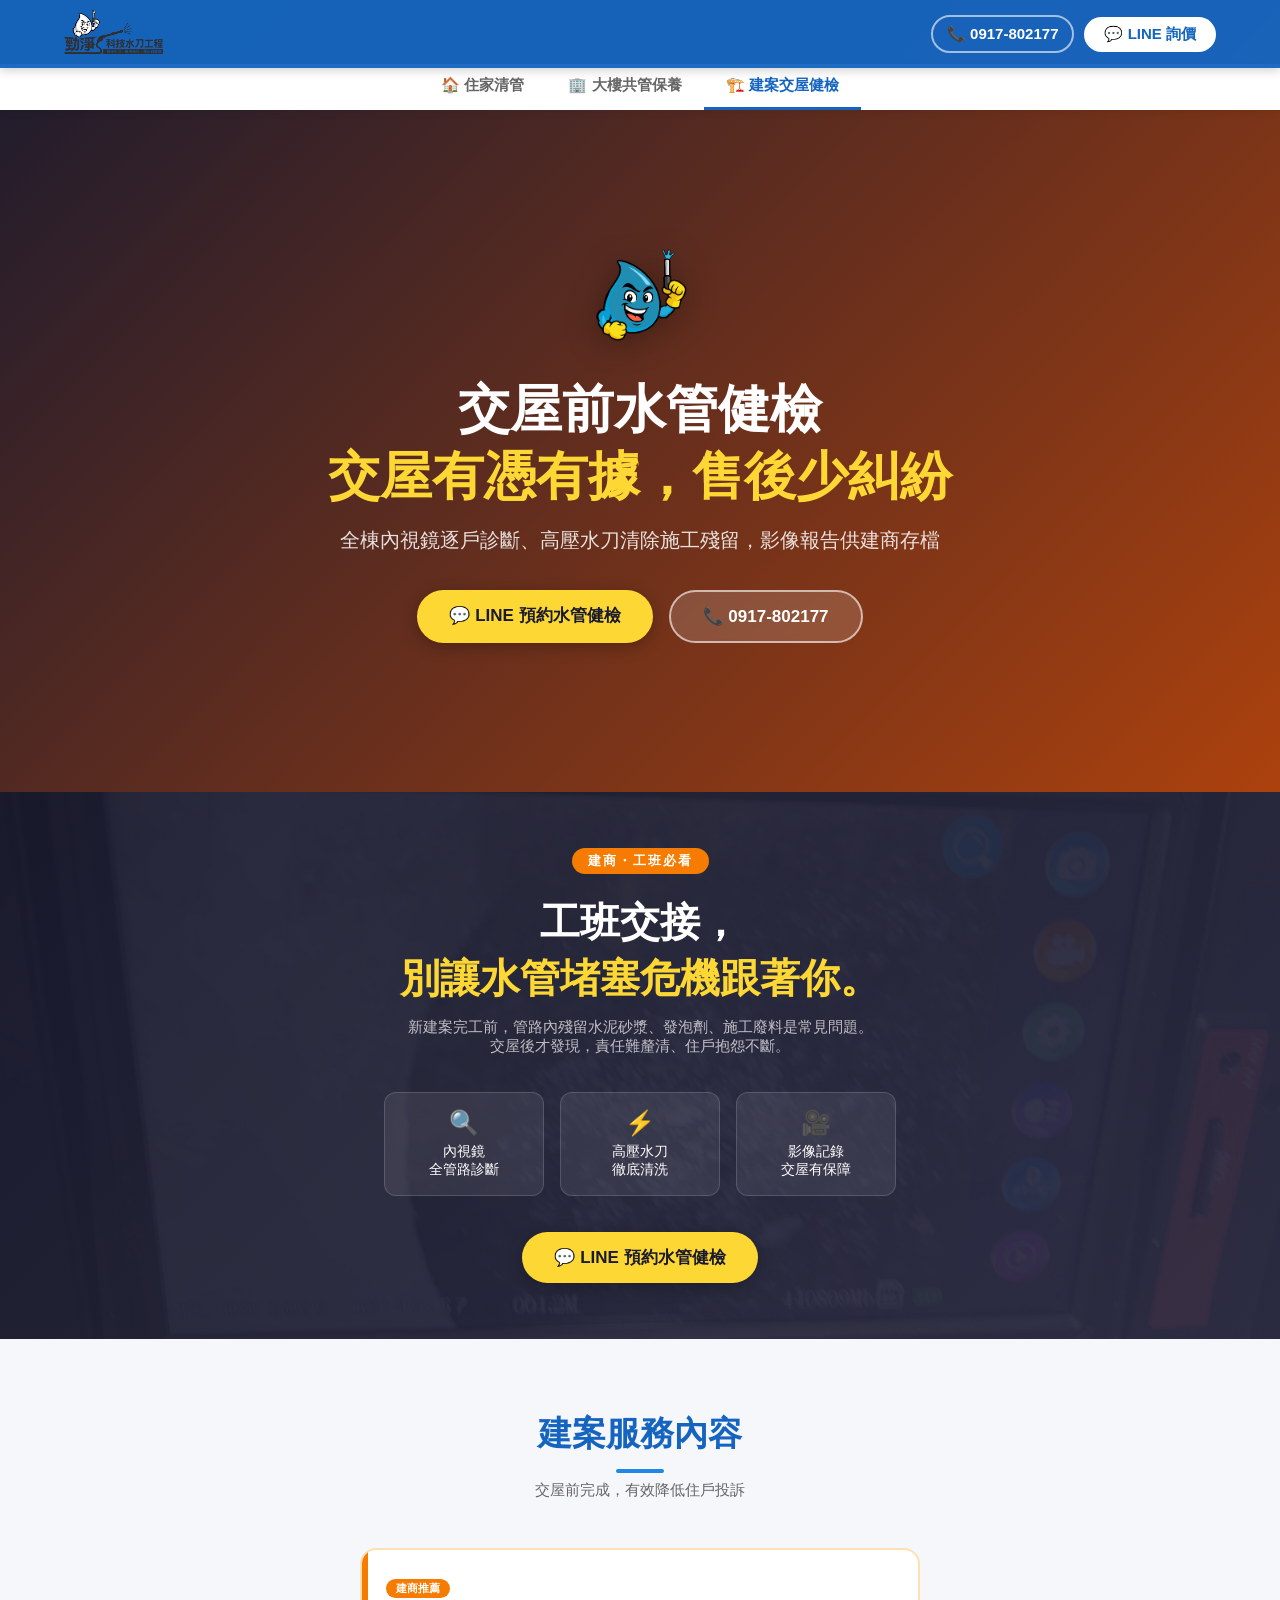
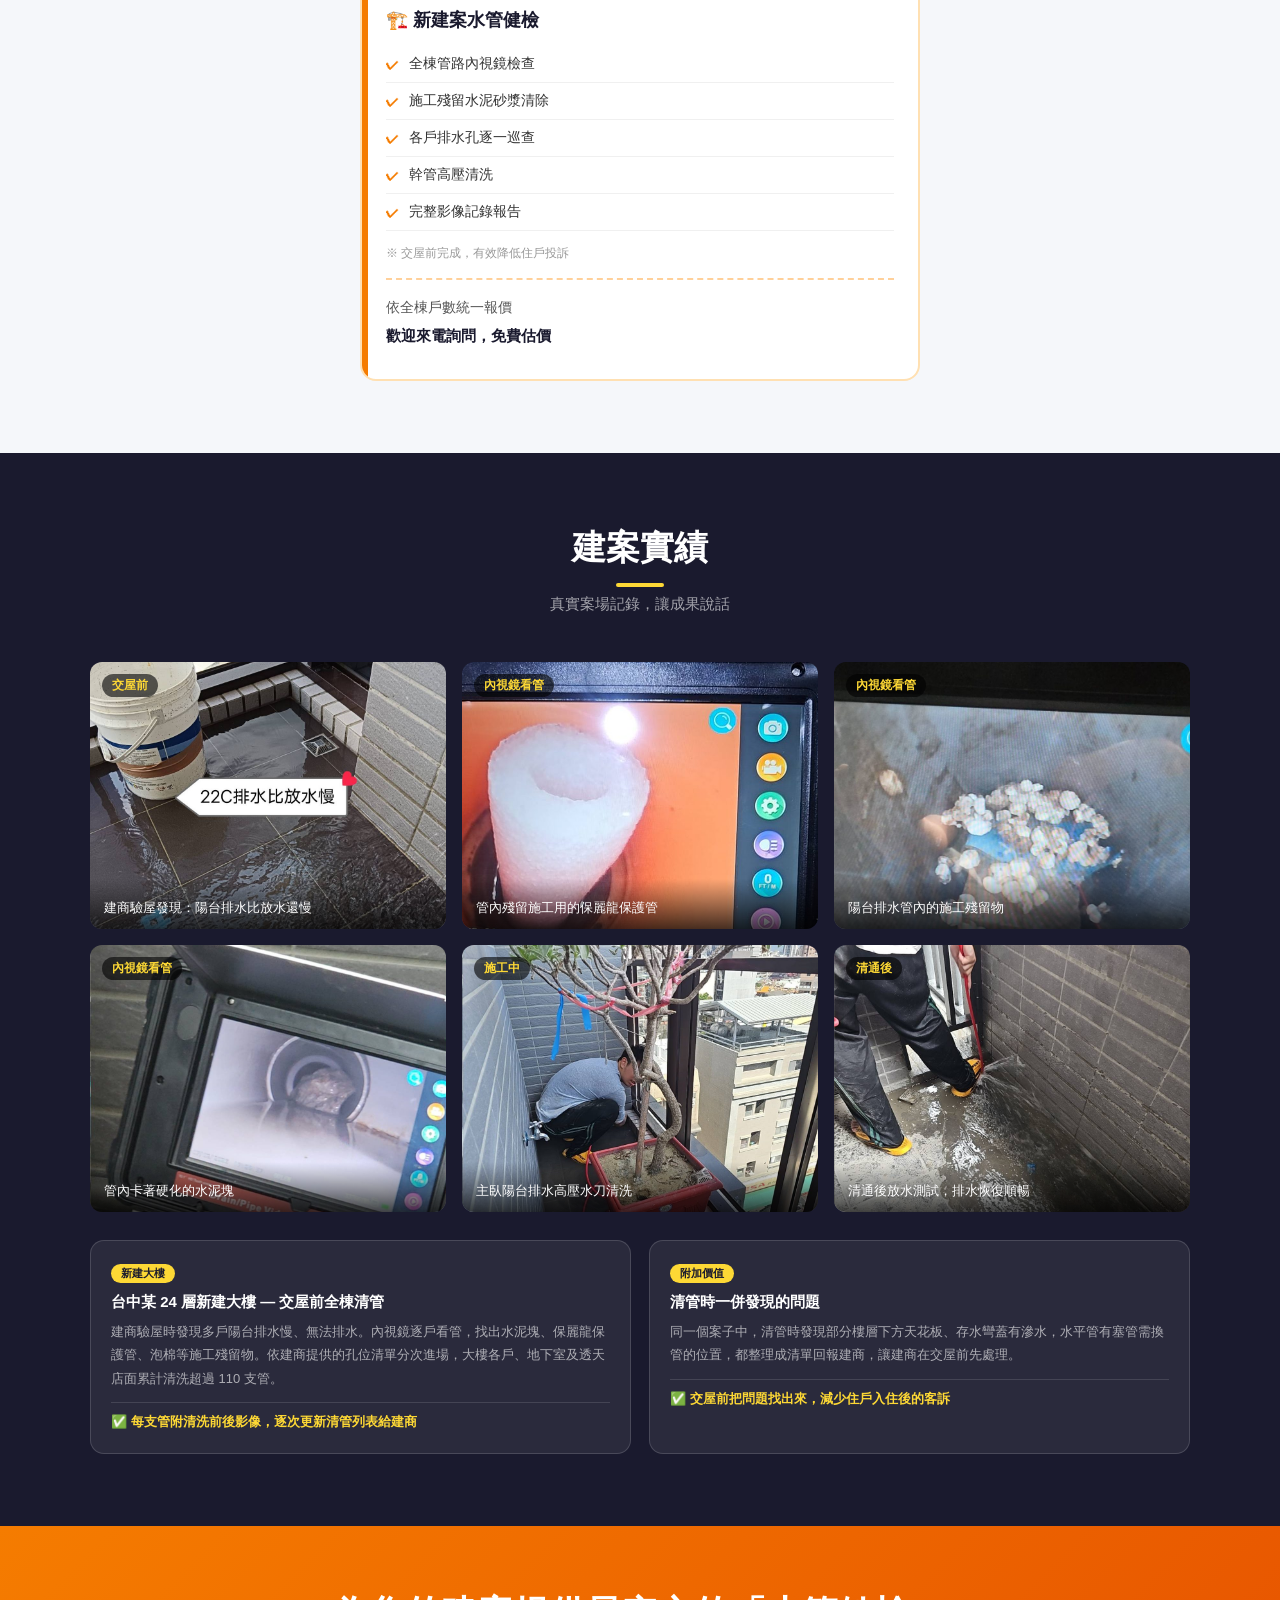
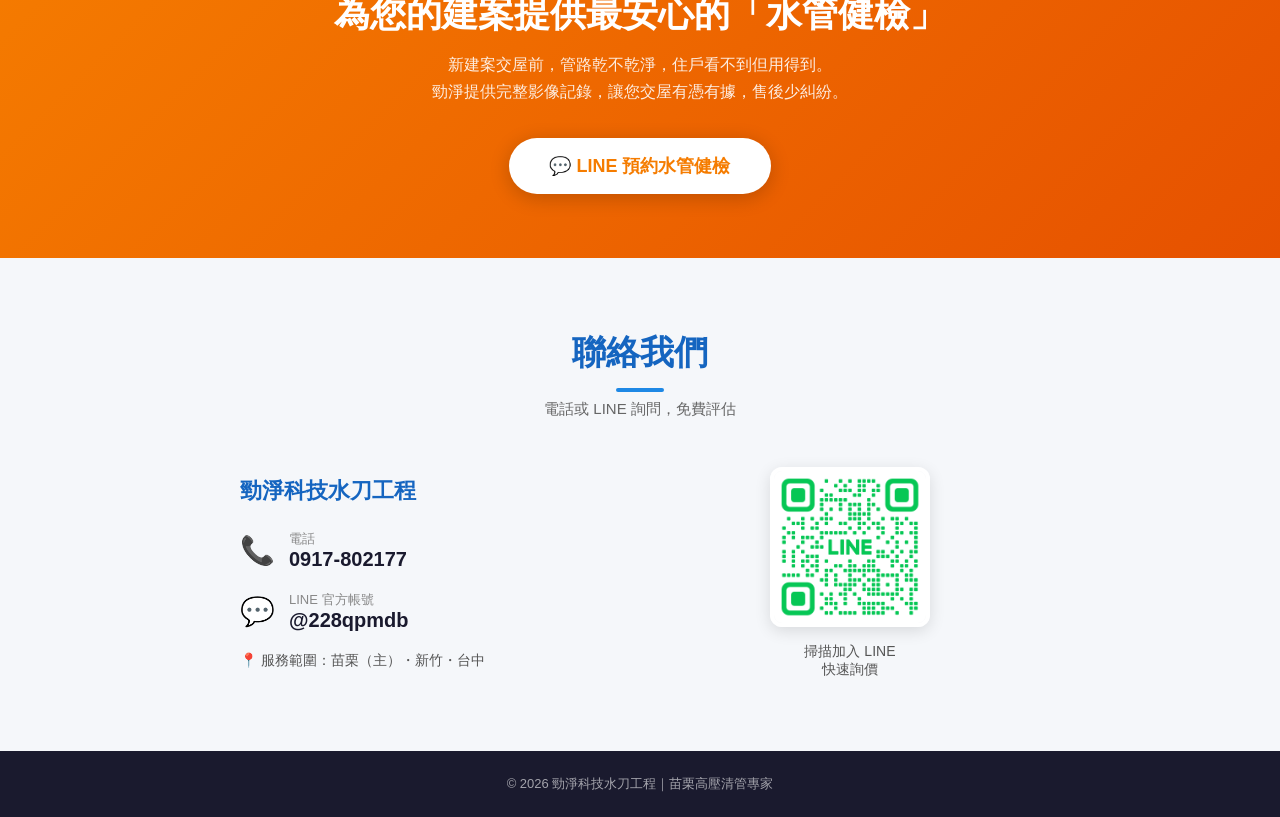
==== builder.html @ 795cb6f8 "Add files via upload 三分頁改版：住家、大樓共管、建案" ====
<!DOCTYPE html>
<html lang="zh-TW">
<head>
<meta charset="UTF-8">
<meta name="viewport" content="width=device-width, initial-scale=1.0">
<title>新建案交屋前水管健檢・施工殘留砂漿清除｜勁淨科技水刀工程</title>
<meta name="description" content="建商、營造交屋前全棟排水管內視鏡健檢與高壓水刀清洗，清除施工殘留水泥砂漿，逐戶影像報告存檔，降低交屋後住戶客訴。服務苗栗、新竹、台中。">
<meta name="format-detection" content="telephone=no">
<link rel="stylesheet" href="style.css">
</head>
<body>

<nav>
  <a href="index.html"><img src="logo.png" alt="勁淨科技" class="nav-logo"></a>
  <div class="nav-right">
    <a href="tel:0917802177" class="nav-tel">📞 0917-802177</a>
    <a href="https://line.me/ti/p/~@228qpmdb" class="nav-cta">💬 LINE 詢價</a>
  </div>
</nav>
<div class="tabs">
  <a href="index.html">🏠 住家清管</a>
  <a href="building.html">🏢 大樓共管保養</a>
  <a href="builder.html" class="active">🏗️ 建案交屋健檢</a>
</div>

<section class="hero hero-bdr">
  <div class="hero-content">
    <img src="mascot.png" alt="勁淨吉祥物" class="mascot">
    <h1>交屋前水管健檢<br><span>交屋有憑有據，售後少糾紛</span></h1>
    <p class="sub">全棟內視鏡逐戶診斷、高壓水刀清除施工殘留，影像報告供建商存檔</p>
    <div class="hero-btns">
      <a href="https://line.me/ti/p/~@228qpmdb" class="btn-primary">💬 LINE 預約水管健檢</a>
      <a href="tel:0917802177" class="btn-secondary">📞 0917-802177</a>
    </div>
  </div>
</section>

<!-- 工班交接 ALERT BANNER -->
<div class="alert-banner">
  <div class="alert-inner">
    <div class="alert-tag">建商・工班必看</div>
    <h2>工班交接，<br><em>別讓水管堵塞危機跟著你。</em></h2>
    <p>新建案完工前，管路內殘留水泥砂漿、發泡劑、施工廢料是常見問題。<br>交屋後才發現，責任難釐清、住戶抱怨不斷。</p>
    <div class="alert-steps">
      <div class="alert-step">
        <div class="step-num">🔍</div>
        <div>內視鏡<br>全管路診斷</div>
      </div>
      <div class="alert-step">
        <div class="step-num">⚡</div>
        <div>高壓水刀<br>徹底清洗</div>
      </div>
      <div class="alert-step">
        <div class="step-num">🎥</div>
        <div>影像記錄<br>交屋有保障</div>
      </div>
    </div>
    <a href="https://line.me/ti/p/~@228qpmdb" class="btn-primary">💬 LINE 預約水管健檢</a>
  </div>
</div>

<section class="services">
  <div class="section-title">
    <h2>建案服務內容</h2>
    <p>交屋前完成，有效降低住戶投訴</p>
  </div>
  <div class="svc-grid" style="max-width:560px">
    <div class="svc-card highlight">
      <div class="svc-badge">建商推薦</div>
      <h3>🏗️ 新建案水管健檢</h3>
      <div class="svc-item">全棟管路內視鏡檢查</div>
      <div class="svc-item">施工殘留水泥砂漿清除</div>
      <div class="svc-item">各戶排水孔逐一巡查</div>
      <div class="svc-item">幹管高壓清洗</div>
      <div class="svc-item">完整影像記錄報告</div>
      <p class="svc-note">※ 交屋前完成，有效降低住戶投訴</p>
      <div class="svc-price">
        依全棟戶數統一報價<br>
        <strong>歡迎來電詢問，免費估價</strong>
      </div>
    </div>
  </div>
</section>

<section class="gallery">
  <div class="section-title">
    <h2>建案實績</h2>
    <p>真實案場記錄，讓成果說話</p>
  </div>
  <div class="gallery-grid">
    <div class="gallery-item">
      <img src="bdr7.jpg" alt="交屋前陽台排水比放水慢">
      <div class="gallery-label">交屋前</div>
      <div class="gallery-caption">建商驗屋發現：陽台排水比放水還慢</div>
    </div>
    <div class="gallery-item">
      <img src="bdr2.jpg" alt="排水管內殘留保麗龍保護管">
      <div class="gallery-label">內視鏡看管</div>
      <div class="gallery-caption">管內殘留施工用的保麗龍保護管</div>
    </div>
    <div class="gallery-item">
      <img src="bdr1.jpg" alt="陽台排水管內施工殘留物">
      <div class="gallery-label">內視鏡看管</div>
      <div class="gallery-caption">陽台排水管內的施工殘留物</div>
    </div>
    <div class="gallery-item">
      <img src="bdr3.jpg" alt="排水管內水泥塊">
      <div class="gallery-label">內視鏡看管</div>
      <div class="gallery-caption">管內卡著硬化的水泥塊</div>
    </div>
    <div class="gallery-item">
      <img src="bdr4.jpg" alt="主臥陽台水刀清管">
      <div class="gallery-label">施工中</div>
      <div class="gallery-caption">主臥陽台排水高壓水刀清洗</div>
    </div>
    <div class="gallery-item">
      <img src="bdr6.jpg" alt="清通後放水測試">
      <div class="gallery-label">清通後</div>
      <div class="gallery-caption">清通後放水測試，排水恢復順暢</div>
    </div>
  </div>

  <div class="case-grid">
    <div class="case-card">
      <div class="case-tag">新建大樓</div>
      <h4>台中某 24 層新建大樓 — 交屋前全棟清管</h4>
      <p>建商驗屋時發現多戶陽台排水慢、無法排水。內視鏡逐戶看管，找出水泥塊、保麗龍保護管、泡棉等施工殘留物。依建商提供的孔位清單分次進場，大樓各戶、地下室及透天店面累計清洗超過 110 支管。</p>
      <div class="case-result">✅ 每支管附清洗前後影像，逐次更新清管列表給建商</div>
    </div>
    <div class="case-card">
      <div class="case-tag">附加價值</div>
      <h4>清管時一併發現的問題</h4>
      <p>同一個案子中，清管時發現部分樓層下方天花板、存水彎蓋有滲水，水平管有塞管需換管的位置，都整理成清單回報建商，讓建商在交屋前先處理。</p>
      <div class="case-result">✅ 交屋前把問題找出來，減少住戶入住後的客訴</div>
    </div>
  </div>
</section>

<!-- BUILDER CTA -->
<div class="builder-cta">
  <h2>為您的建案提供最安心的「水管健檢」</h2>
  <p>
    新建案交屋前，管路乾不乾淨，住戶看不到但用得到。<br>
    勁淨提供完整影像記錄，讓您交屋有憑有據，售後少糾紛。
  </p>
  <a href="https://line.me/ti/p/~@228qpmdb" class="btn-white">💬 LINE 預約水管健檢</a>
</div>

<!-- CONTACT -->
<section class="contact">
  <div class="section-title">
    <h2>聯絡我們</h2>
    <p>電話或 LINE 詢問，免費評估</p>
  </div>
  <div class="contact-wrap">
    <div class="contact-info">
      <h3>勁淨科技水刀工程</h3>
      <div class="contact-row">
        <div class="contact-icon">📞</div>
        <div>
          <div class="contact-label">電話</div>
          <a href="tel:0917802177" class="contact-value">0917-802177</a>
        </div>
      </div>
      <div class="contact-row">
        <div class="contact-icon">💬</div>
        <div>
          <div class="contact-label">LINE 官方帳號</div>
          <div class="contact-value">@228qpmdb</div>
        </div>
      </div>
      <div class="contact-area">📍 服務範圍：苗栗（主）・新竹・台中</div>
    </div>
    <div class="qr-box">
      <img src="line_qr.png" alt="LINE QR Code">
      <p>掃描加入 LINE<br>快速詢價</p>
    </div>
  </div>
</section>

<footer>
  <p>© 2026 勁淨科技水刀工程｜苗栗高壓清管專家</p>
</footer>

</body>
</html>
---- style.css ----
* { margin: 0; padding: 0; box-sizing: border-box; }
:root {
  --blue:   #1565C0;
  --lblue:  #1E88E5;
  --orange: #F57C00;
  --dark:   #1a1a2e;
  --gray:   #f5f7fa;
  --text:   #333;
}
body { font-family: '微軟正黑體', 'Microsoft JhengHei', sans-serif; color: var(--text); }
a { text-decoration: none; color: inherit; }

/* NAV */
nav {
  position: fixed; top: 0; width: 100%; z-index: 100;
  background: rgba(21,101,192,0.96);
  display: flex; align-items: center; justify-content: space-between;
  padding: 10px 5%;
  box-shadow: 0 2px 10px rgba(0,0,0,0.2);
}
nav img.nav-logo { height: 44px; }
.nav-cta {
  background: #fff; color: var(--blue);
  font-weight: bold; font-size: 15px;
  padding: 8px 20px; border-radius: 30px;
  transition: all .2s;
}
.nav-cta:hover { background: #e3f2fd; }

/* HERO */
.hero {
  min-height: 100vh;
  background: linear-gradient(135deg, #0d3b8e 0%, #1565C0 50%, #1E88E5 100%);
  display: flex; align-items: center; justify-content: center;
  text-align: center; padding: 100px 5% 60px;
  position: relative; overflow: hidden;
}
.hero-content { position: relative; z-index: 1; }
.hero img.mascot { width: 130px; margin-bottom: 20px; filter: drop-shadow(0 4px 16px rgba(0,0,0,0.3)); }
.hero h1 { font-size: clamp(28px, 5vw, 52px); color: #fff; line-height: 1.3; margin-bottom: 16px; }
.hero h1 span { color: #FDD835; }
.hero p.sub { font-size: clamp(15px, 2vw, 20px); color: rgba(255,255,255,0.85); margin-bottom: 36px; }
.hero-btns { display: flex; gap: 16px; justify-content: center; flex-wrap: wrap; }
.btn-primary {
  background: #FDD835; color: #1a1a2e;
  font-size: 17px; font-weight: bold;
  padding: 14px 32px; border-radius: 40px;
  box-shadow: 0 4px 16px rgba(0,0,0,0.25);
  transition: transform .2s;
  display: inline-block;
}
.btn-primary:hover { transform: translateY(-2px); }
.btn-secondary {
  background: rgba(255,255,255,0.15); color: #fff;
  border: 2px solid rgba(255,255,255,0.6);
  font-size: 17px; font-weight: bold;
  padding: 14px 32px; border-radius: 40px;
  backdrop-filter: blur(4px);
  transition: background .2s;
  display: inline-block;
}
.btn-secondary:hover { background: rgba(255,255,255,0.25); }
.slogan-bar {
  margin-top: 48px;
  background: rgba(255,255,255,0.1);
  border-radius: 12px; padding: 14px 28px;
  display: inline-block;
  font-size: 16px; color: rgba(255,255,255,0.9);
  letter-spacing: 2px;
}

/* ALERT BANNER — 工班交接 */
.alert-banner {
  background: linear-gradient(135deg, #1a1a2e 0%, #2d2d44 100%);
  padding: 56px 5%;
  text-align: center;
  position: relative; overflow: hidden;
}
.alert-banner::before {
  content: '';
  position: absolute; inset: 0;
  background: url('case3.jpg') center/cover no-repeat;
  opacity: 0.06;
}
.alert-inner { position: relative; z-index: 1; }
.alert-tag {
  display: inline-block;
  background: var(--orange); color: #fff;
  font-size: 13px; font-weight: bold;
  padding: 4px 16px; border-radius: 20px;
  letter-spacing: 2px; margin-bottom: 20px;
}
.alert-banner h2 {
  font-size: clamp(22px, 4vw, 40px);
  color: #fff; line-height: 1.4; margin-bottom: 12px;
}
.alert-banner h2 em { color: #FDD835; font-style: normal; }
.alert-banner p { color: rgba(255,255,255,0.7); font-size: 15px; margin-bottom: 36px; }
.alert-steps {
  display: flex; justify-content: center; flex-wrap: wrap; gap: 16px;
  margin-bottom: 36px;
}
.alert-step {
  background: rgba(255,255,255,0.08);
  border: 1px solid rgba(255,255,255,0.15);
  border-radius: 12px; padding: 16px 24px;
  color: #fff; font-size: 14px; min-width: 160px;
}
.alert-step .step-num { font-size: 24px; margin-bottom: 6px; }

/* SECTION COMMON */
section { padding: 72px 5%; }
.section-title { text-align: center; margin-bottom: 48px; }
.section-title h2 { font-size: clamp(22px, 3vw, 34px); color: var(--blue); }
.section-title p { color: #666; margin-top: 8px; font-size: 15px; }
.section-title h2::after {
  content: ''; display: block;
  width: 48px; height: 4px;
  background: var(--lblue); border-radius: 2px;
  margin: 12px auto 0;
}

/* FEATURES */
.features { background: var(--gray); }
.feat-grid { display: grid; grid-template-columns: repeat(auto-fit, minmax(220px, 1fr)); gap: 28px; max-width: 1100px; margin: 0 auto; }
.feat-card {
  background: #fff; border-radius: 16px;
  padding: 32px 24px; text-align: center;
  box-shadow: 0 2px 12px rgba(0,0,0,0.07);
  transition: transform .2s;
}
.feat-card:hover { transform: translateY(-4px); }
.feat-icon { font-size: 40px; margin-bottom: 16px; }
.feat-card h3 { font-size: 17px; color: var(--blue); margin-bottom: 10px; }
.feat-card p { font-size: 14px; color: #666; line-height: 1.7; }
.feat-card.equip { border-top: 4px solid var(--orange); }
.feat-card.equip h3 { color: var(--orange); }

/* COMPARISON */
.comparison { background: #fff; }
.compare-wrap { max-width: 900px; margin: 0 auto; overflow-x: auto; }
.compare-table { width: 100%; border-collapse: collapse; border-radius: 16px; overflow: hidden; box-shadow: 0 4px 20px rgba(0,0,0,0.08); }
.compare-table th { padding: 18px 20px; font-size: 16px; text-align: center; }
.compare-table th:first-child { background: #f0f0f0; color: #555; width: 30%; }
.compare-table th.th-old { background: #9E9E9E; color: #fff; }
.compare-table th.th-new { background: var(--blue); color: #fff; }
.compare-table td { padding: 14px 20px; font-size: 14px; text-align: center; border-bottom: 1px solid #f0f0f0; }
.compare-table td:first-child { text-align: left; font-weight: bold; color: #444; background: #fafafa; }
.compare-table tr:last-child td { border-bottom: none; }
.compare-table tr:nth-child(even) td:not(:first-child) { background: #f9fbff; }
.badge-bad  { color: #c62828; font-weight: bold; }
.badge-good { color: #2e7d32; font-weight: bold; }
.compare-note { text-align: center; margin-top: 20px; font-size: 13px; color: #888; }

/* SERVICES */
.services { background: var(--gray); }
.svc-grid { display: grid; grid-template-columns: repeat(auto-fit, minmax(280px, 1fr)); gap: 24px; max-width: 1100px; margin: 0 auto; }
.svc-card {
  background: #fff;
  border: 2px solid #e3f2fd; border-radius: 16px;
  padding: 28px 24px; position: relative; overflow: hidden;
}
.svc-card::before {
  content: ''; position: absolute; top: 0; left: 0;
  width: 6px; height: 100%; background: var(--lblue);
}
.svc-card.highlight::before { background: var(--orange); }
.svc-card.highlight { border-color: #ffe0b2; }
.svc-badge {
  display: inline-block; background: var(--orange); color: #fff;
  font-size: 11px; font-weight: bold; padding: 2px 10px;
  border-radius: 10px; margin-bottom: 10px;
}
.svc-card h3 { font-size: 18px; color: var(--dark); margin-bottom: 14px; }
.svc-item { display: flex; align-items: center; gap: 10px; padding: 9px 0; border-bottom: 1px solid #f0f0f0; font-size: 14px; }
.svc-item:last-child { border-bottom: none; }
.svc-item::before { content: '✔'; color: var(--lblue); font-size: 13px; flex-shrink: 0; }
.svc-card.highlight .svc-item::before { color: var(--orange); }
.svc-note { font-size: 12px; color: #999; margin-top: 14px; }
.svc-cta { margin-top: 40px; text-align: center; }
.svc-cta p { color: #555; margin-bottom: 16px; font-size: 15px; }

/* GALLERY */
.gallery { background: var(--dark); }
.gallery .section-title h2 { color: #fff; }
.gallery .section-title p { color: rgba(255,255,255,0.6); }
.gallery .section-title h2::after { background: #FDD835; }
.gallery-grid { display: grid; grid-template-columns: repeat(auto-fit, minmax(280px, 1fr)); gap: 16px; max-width: 1100px; margin: 0 auto; }
.gallery-item { border-radius: 12px; overflow: hidden; position: relative; aspect-ratio: 4/3; }
.gallery-item img { width: 100%; height: 100%; object-fit: cover; transition: transform .3s; }
.gallery-item:hover img { transform: scale(1.04); }
.gallery-label {
  position: absolute; top: 12px; left: 12px;
  background: rgba(0,0,0,0.6); color: #FDD835;
  font-size: 12px; font-weight: bold;
  padding: 3px 10px; border-radius: 12px;
}
.gallery-caption {
  position: absolute; bottom: 0; left: 0; right: 0;
  background: linear-gradient(transparent, rgba(0,0,0,0.72));
  color: #fff; font-size: 13px; padding: 20px 14px 12px;
}

/* BUILDER CTA */
.builder-cta {
  background: linear-gradient(135deg, var(--orange) 0%, #E65100 100%);
  padding: 64px 5%; text-align: center;
}
.builder-cta h2 { font-size: clamp(22px, 3vw, 36px); color: #fff; margin-bottom: 12px; }
.builder-cta p { color: rgba(255,255,255,0.88); font-size: 16px; margin-bottom: 32px; line-height: 1.7; }
.btn-white {
  background: #fff; color: var(--orange);
  font-size: 18px; font-weight: bold;
  padding: 16px 40px; border-radius: 40px;
  box-shadow: 0 4px 20px rgba(0,0,0,0.2);
  transition: transform .2s;
  display: inline-block;
}
.btn-white:hover { transform: translateY(-2px); }

/* CONTACT */
.contact { background: var(--gray); }
.contact-wrap { max-width: 800px; margin: 0 auto; display: grid; grid-template-columns: 1fr 1fr; gap: 40px; align-items: center; }
.contact-info h3 { font-size: 22px; color: var(--blue); margin-bottom: 24px; }
.contact-row { display: flex; align-items: center; gap: 14px; margin-bottom: 20px; }
.contact-icon { font-size: 28px; }
.contact-label { font-size: 13px; color: #888; }
.contact-value { font-size: 20px; font-weight: bold; color: var(--dark); }
.contact-area { font-size: 14px; color: #555; margin-top: 4px; }
.qr-box { text-align: center; }
.qr-box img { width: 160px; border: 4px solid #fff; border-radius: 12px; box-shadow: 0 4px 16px rgba(0,0,0,0.12); }
.qr-box p { margin-top: 12px; font-size: 14px; color: #555; }

/* FOOTER */
footer {
  background: var(--dark); color: rgba(255,255,255,0.6);
  text-align: center; padding: 24px 5%; font-size: 13px;
}

@media (max-width: 600px) {
  .contact-wrap { grid-template-columns: 1fr; text-align: center; }
  .contact-row { justify-content: center; }
  .alert-steps { flex-direction: column; align-items: center; }
}

/* PRICING in service cards */
.svc-price {
  margin-top: 16px; padding-top: 14px;
  border-top: 2px dashed #dde8f8;
  font-size: 13.5px; color: #555; line-height: 2;
}
.svc-price strong { color: var(--dark); font-size: 15px; }
.svc-card.highlight .svc-price { border-color: #ffd09a; }

/* WARRANTY */
.warranty { background: #fff; }
.warranty-grid {
  display: grid;
  grid-template-columns: repeat(auto-fit, minmax(260px, 1fr));
  gap: 24px; max-width: 780px; margin: 0 auto;
}
.warranty-card {
  border-radius: 16px; padding: 32px 24px; text-align: center;
}
.warranty-card.w-blue { border: 2px solid #bbdefb; background: #f0f7ff; }
.warranty-card.w-gold { border: 2px solid #FDD835; background: #fffef0; }
.warranty-icon { font-size: 44px; margin-bottom: 10px; }
.warranty-num {
  font-size: 52px; font-weight: 900; line-height: 1; color: var(--blue);
}
.warranty-card.w-gold .warranty-num { color: #E65100; }
.warranty-unit { font-size: 20px; font-weight: bold; vertical-align: bottom; line-height: 2.4; }
.warranty-label { font-size: 13px; color: #999; margin: 4px 0 12px; }
.warranty-type { font-size: 17px; font-weight: bold; color: var(--dark); margin-bottom: 8px; }
.warranty-desc { font-size: 13px; color: #777; line-height: 1.75; }
.warranty-exclude {
  max-width: 640px; margin: 28px auto 0;
  background: #fff8f8; border-radius: 12px;
  padding: 18px 24px; border-left: 4px solid #e57373;
  font-size: 13.5px; color: #555; line-height: 1.9;
}
.warranty-exclude b { color: #c62828; }

/* CASE STUDIES (text cards inside gallery) */
.case-grid {
  display: grid;
  grid-template-columns: repeat(auto-fit, minmax(260px, 1fr));
  gap: 18px; max-width: 1100px; margin: 28px auto 0;
}
.case-card {
  background: rgba(255,255,255,0.07);
  border: 1px solid rgba(255,255,255,0.15);
  border-radius: 14px; padding: 22px 20px;
}
.case-tag {
  display: inline-block; background: #FDD835; color: #1a1a2e;
  font-size: 11px; font-weight: bold;
  padding: 2px 10px; border-radius: 10px; margin-bottom: 10px;
}
.case-card h4 { font-size: 15px; color: #fff; margin-bottom: 8px; }
.case-card p { font-size: 13px; color: rgba(255,255,255,0.62); line-height: 1.8; }
.case-result {
  margin-top: 12px; padding-top: 10px;
  border-top: 1px solid rgba(255,255,255,0.12);
  font-size: 13px; color: #FDD835; font-weight: bold;
}

/* ===== v2：三分頁共用 ===== */
nav .nav-right { display: flex; gap: 10px; align-items: center; }
.nav-tel {
  color: #fff; font-weight: bold; font-size: 15px;
  padding: 8px 14px; border: 2px solid rgba(255,255,255,0.6); border-radius: 30px;
}
.tabs {
  position: fixed; top: 64px; left: 0; right: 0; z-index: 99;
  background: #fff; display: flex; justify-content: center;
  box-shadow: 0 2px 8px rgba(0,0,0,0.08); overflow-x: auto;
}
.tabs a {
  padding: 12px 22px; font-size: 15px; font-weight: bold; color: #666;
  border-bottom: 3px solid transparent; white-space: nowrap;
}
.tabs a:hover { color: var(--blue); }
.tabs a.active { color: var(--blue); border-bottom-color: var(--blue); }
.hero { padding-top: 150px; min-height: 88vh; }
.hero.hero-bld { background: linear-gradient(135deg, #263238 0%, #37474F 50%, #1565C0 100%); }
.hero.hero-bdr { background: linear-gradient(135deg, #1a1a2e 0%, #E65100 140%); }

/* 症狀卡 */
.symptoms { background: #fff; }
.sym-grid { display: grid; grid-template-columns: repeat(auto-fit, minmax(220px, 1fr)); gap: 20px; max-width: 1100px; margin: 0 auto; }
.sym-card { background: var(--gray); border-radius: 14px; padding: 24px 20px; border-left: 5px solid var(--orange); }
.sym-card .sym-icon { font-size: 32px; margin-bottom: 8px; }
.sym-card h3 { font-size: 17px; color: var(--dark); margin-bottom: 6px; }
.sym-card p { font-size: 14px; color: #666; line-height: 1.7; }

/* 流程 */
.steps { background: var(--gray); }
.step-grid { display: grid; grid-template-columns: repeat(auto-fit, minmax(200px, 1fr)); gap: 20px; max-width: 1100px; margin: 0 auto; counter-reset: s; }
.step-card { background: #fff; border-radius: 14px; padding: 28px 20px 22px; text-align: center; position: relative; box-shadow: 0 2px 12px rgba(0,0,0,0.06); }
.step-card::before {
  counter-increment: s; content: counter(s);
  position: absolute; top: -14px; left: 50%; transform: translateX(-50%);
  width: 30px; height: 30px; line-height: 30px; border-radius: 50%;
  background: var(--blue); color: #fff; font-weight: bold;
}
.step-card .step-icon { font-size: 34px; margin-bottom: 8px; }
.step-card h3 { font-size: 16px; color: var(--blue); margin-bottom: 6px; }
.step-card p { font-size: 13.5px; color: #666; line-height: 1.7; }

/* 價格卡 */
.price { background: #fff; }
.price-grid { display: grid; grid-template-columns: repeat(auto-fit, minmax(260px, 1fr)); gap: 24px; max-width: 820px; margin: 0 auto; }
.price-card { border: 2px solid #e3f2fd; border-radius: 16px; padding: 30px 24px; text-align: center; }
.price-card.main { border-color: var(--orange); background: #fffaf3; }
.price-card .p-name { font-size: 17px; font-weight: bold; color: var(--dark); margin-bottom: 10px; }
.price-card .p-num { font-size: 40px; font-weight: 900; color: var(--orange); line-height: 1.2; }
.price-card .p-num small { font-size: 16px; color: #888; font-weight: normal; }
.price-card .p-desc { font-size: 14px; color: #666; line-height: 1.8; margin-top: 10px; }
.price-note { max-width: 820px; margin: 22px auto 0; font-size: 13px; color: #888; line-height: 1.9; text-align: center; }

/* FAQ */
.faq { background: var(--gray); }
.faq-list { max-width: 820px; margin: 0 auto; }
.faq-list details { background: #fff; border-radius: 12px; margin-bottom: 12px; padding: 16px 20px; box-shadow: 0 1px 6px rgba(0,0,0,0.05); }
.faq-list summary { font-weight: bold; font-size: 15.5px; color: var(--dark); cursor: pointer; }
.faq-list details p { margin-top: 10px; font-size: 14px; color: #555; line-height: 1.8; }

@media (max-width: 600px) {
  .nav-tel { display: none; }
  .tabs { justify-content: flex-start; }
  .tabs a { padding: 12px 14px; font-size: 14px; }
}

/* 沒塞≠乾淨 */
.why { background: #fff; }
.why-wrap { max-width: 1000px; margin: 0 auto; }
.why-wrap img { width: 100%; border-radius: 14px; box-shadow: 0 4px 20px rgba(0,0,0,0.1); }
.why-points { display: grid; grid-template-columns: repeat(auto-fit, minmax(240px, 1fr)); gap: 18px; margin-top: 28px; }
.why-point { background: var(--gray); border-radius: 12px; padding: 18px 20px; font-size: 14px; color: #555; line-height: 1.8; }
.why-point b { display: block; font-size: 16px; color: var(--blue); margin-bottom: 4px; }
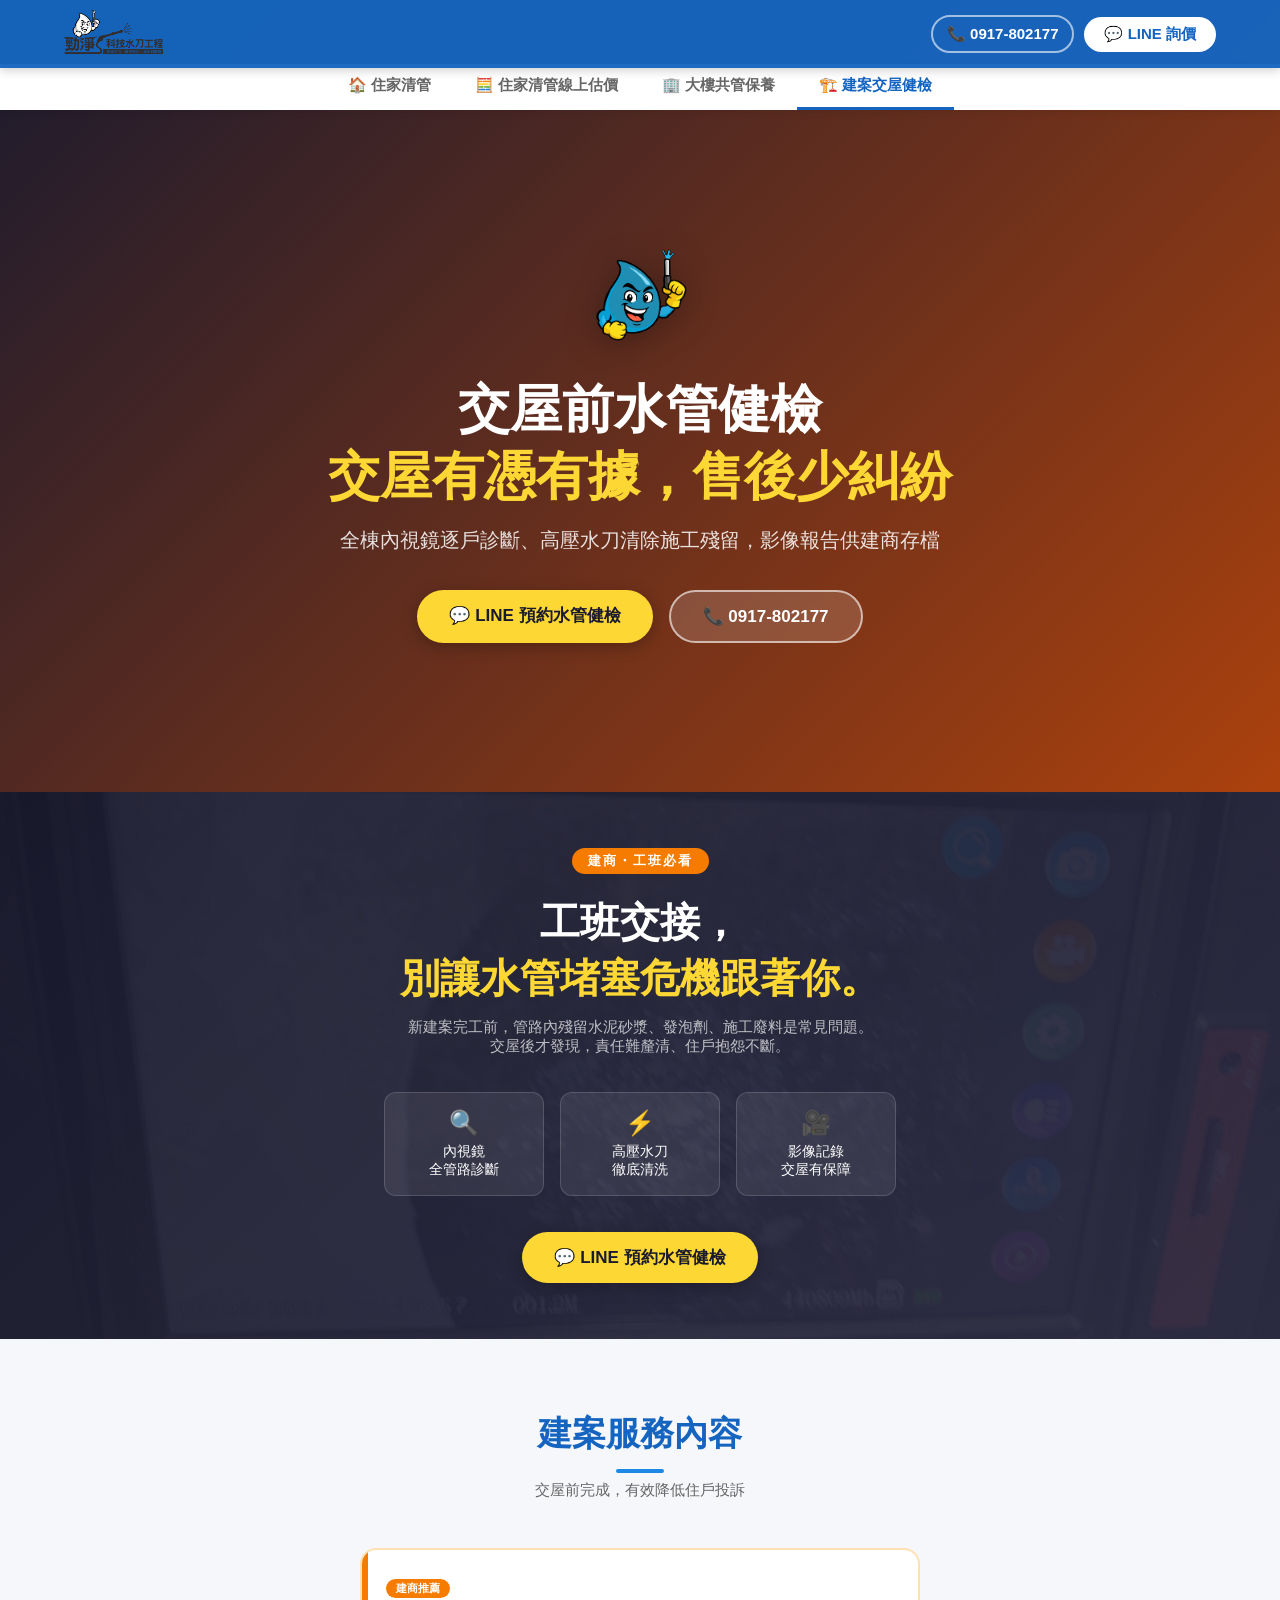
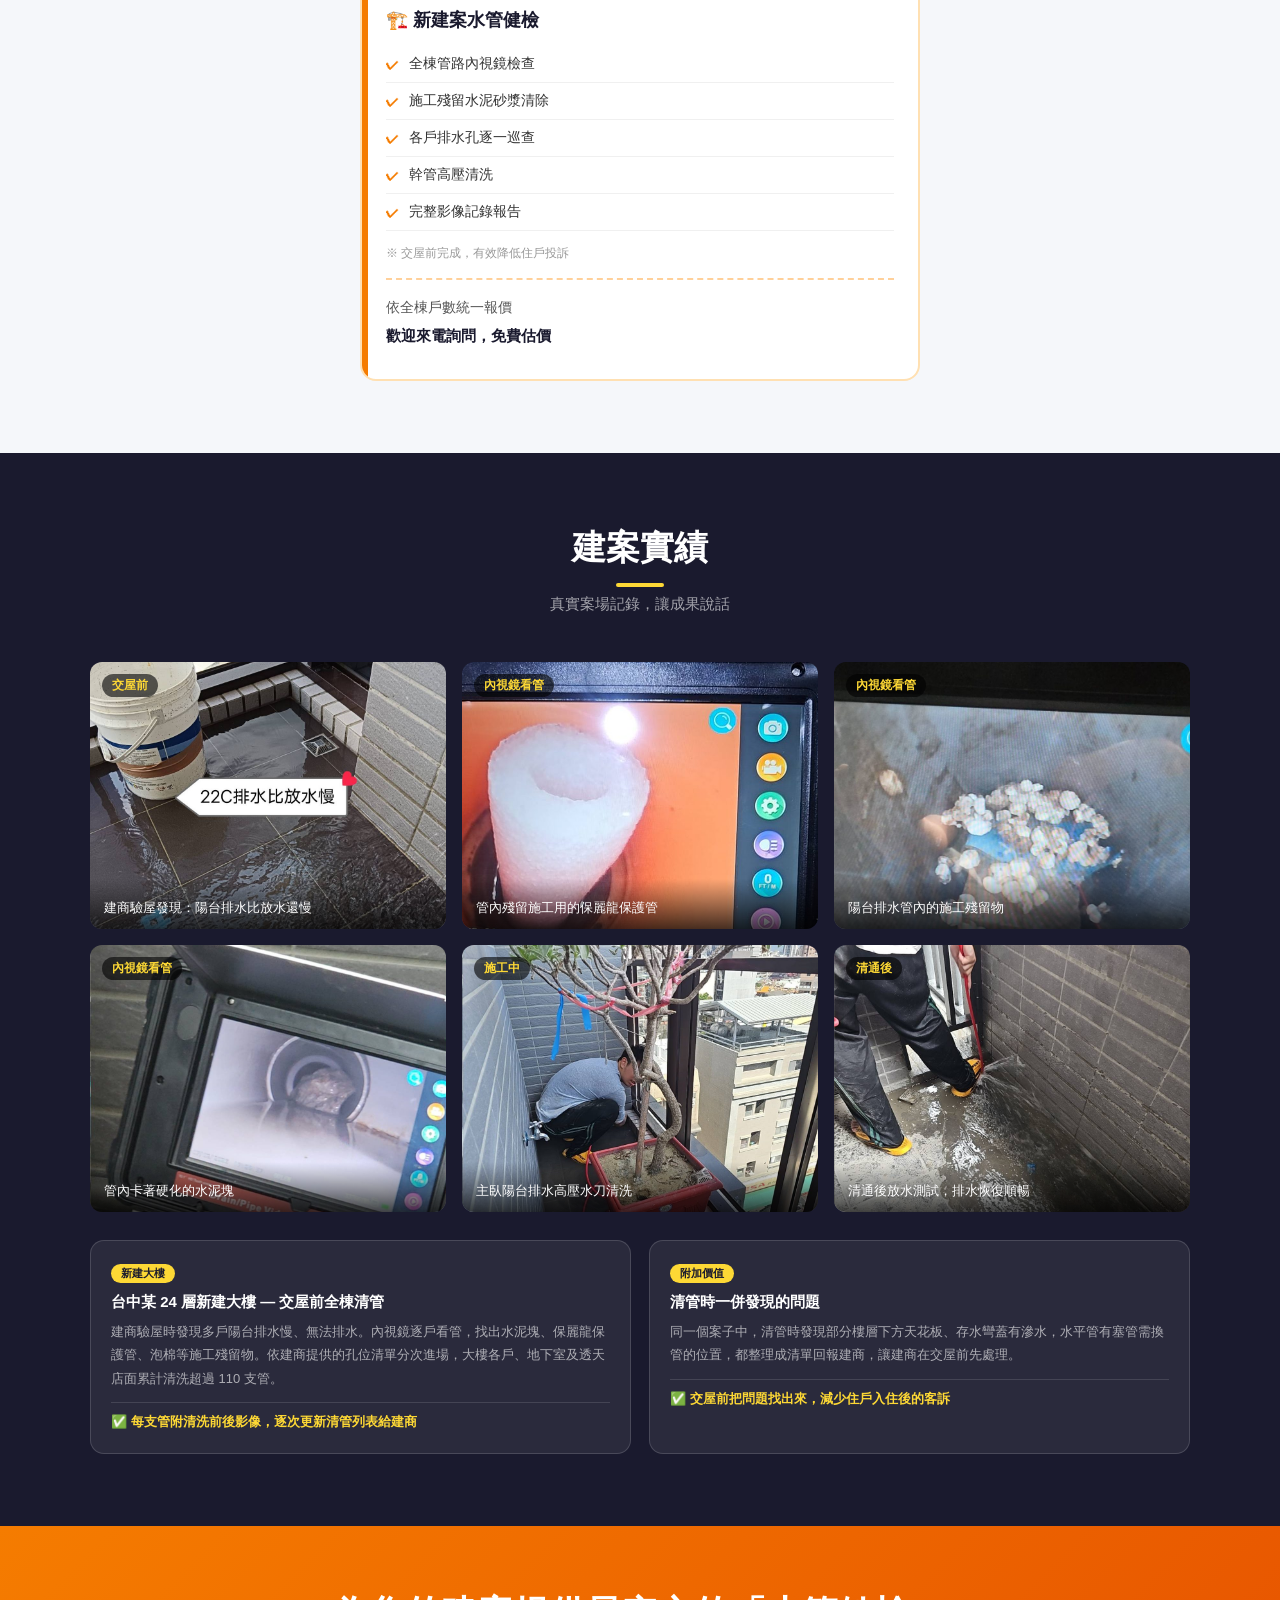
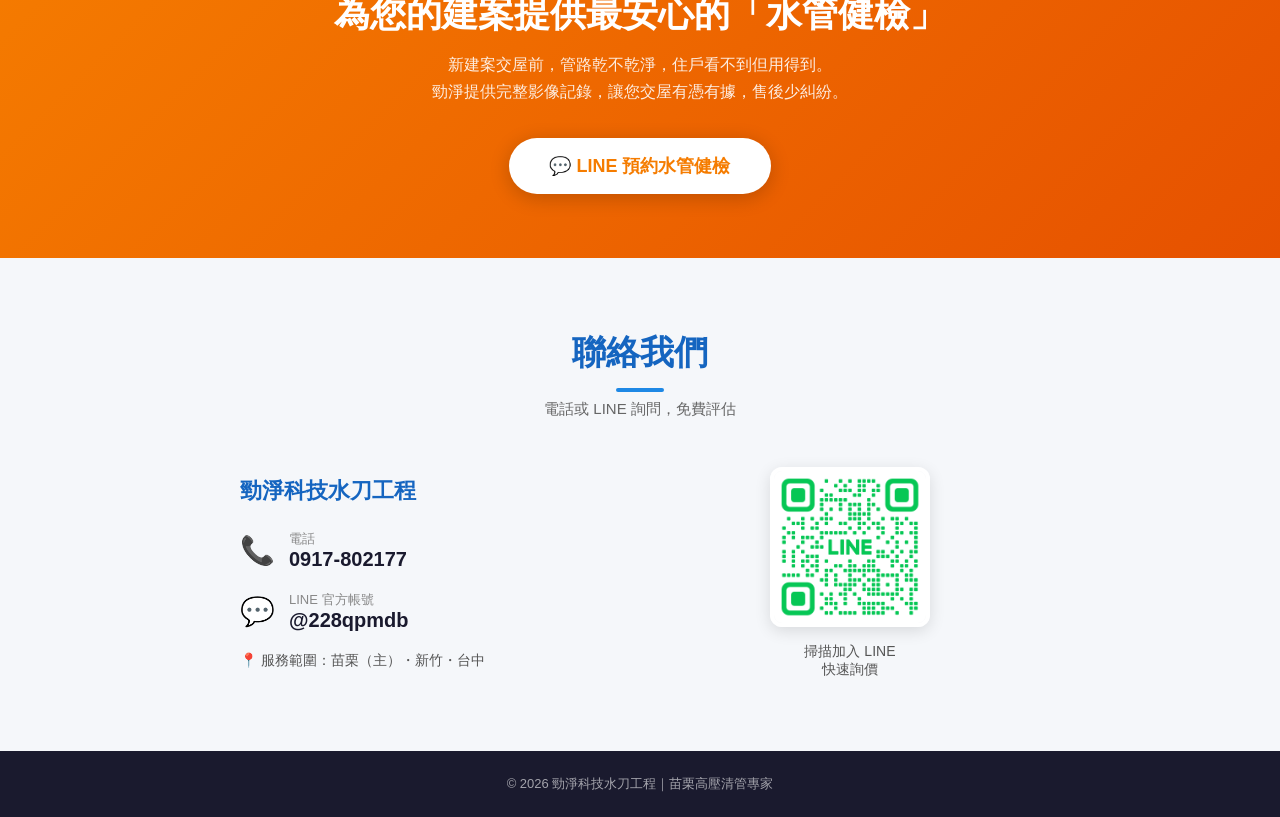
==== commit 6224bc30: "Add files via upload" ====
--- a/builder.html
+++ b/builder.html
@@ -1,186 +1,187 @@
-<!DOCTYPE html>
-<html lang="zh-TW">
-<head>
-<meta charset="UTF-8">
-<meta name="viewport" content="width=device-width, initial-scale=1.0">
-<title>新建案交屋前水管健檢・施工殘留砂漿清除｜勁淨科技水刀工程</title>
-<meta name="description" content="建商、營造交屋前全棟排水管內視鏡健檢與高壓水刀清洗，清除施工殘留水泥砂漿，逐戶影像報告存檔，降低交屋後住戶客訴。服務苗栗、新竹、台中。">
-<meta name="format-detection" content="telephone=no">
-<link rel="stylesheet" href="style.css">
-</head>
-<body>
-
-<nav>
-  <a href="index.html"><img src="logo.png" alt="勁淨科技" class="nav-logo"></a>
-  <div class="nav-right">
-    <a href="tel:0917802177" class="nav-tel">📞 0917-802177</a>
-    <a href="https://line.me/ti/p/~@228qpmdb" class="nav-cta">💬 LINE 詢價</a>
-  </div>
-</nav>
-<div class="tabs">
-  <a href="index.html">🏠 住家清管</a>
-  <a href="building.html">🏢 大樓共管保養</a>
-  <a href="builder.html" class="active">🏗️ 建案交屋健檢</a>
-</div>
-
-<section class="hero hero-bdr">
-  <div class="hero-content">
-    <img src="mascot.png" alt="勁淨吉祥物" class="mascot">
-    <h1>交屋前水管健檢<br><span>交屋有憑有據，售後少糾紛</span></h1>
-    <p class="sub">全棟內視鏡逐戶診斷、高壓水刀清除施工殘留，影像報告供建商存檔</p>
-    <div class="hero-btns">
-      <a href="https://line.me/ti/p/~@228qpmdb" class="btn-primary">💬 LINE 預約水管健檢</a>
-      <a href="tel:0917802177" class="btn-secondary">📞 0917-802177</a>
-    </div>
-  </div>
-</section>
-
-<!-- 工班交接 ALERT BANNER -->
-<div class="alert-banner">
-  <div class="alert-inner">
-    <div class="alert-tag">建商・工班必看</div>
-    <h2>工班交接，<br><em>別讓水管堵塞危機跟著你。</em></h2>
-    <p>新建案完工前，管路內殘留水泥砂漿、發泡劑、施工廢料是常見問題。<br>交屋後才發現，責任難釐清、住戶抱怨不斷。</p>
-    <div class="alert-steps">
-      <div class="alert-step">
-        <div class="step-num">🔍</div>
-        <div>內視鏡<br>全管路診斷</div>
-      </div>
-      <div class="alert-step">
-        <div class="step-num">⚡</div>
-        <div>高壓水刀<br>徹底清洗</div>
-      </div>
-      <div class="alert-step">
-        <div class="step-num">🎥</div>
-        <div>影像記錄<br>交屋有保障</div>
-      </div>
-    </div>
-    <a href="https://line.me/ti/p/~@228qpmdb" class="btn-primary">💬 LINE 預約水管健檢</a>
-  </div>
-</div>
-
-<section class="services">
-  <div class="section-title">
-    <h2>建案服務內容</h2>
-    <p>交屋前完成，有效降低住戶投訴</p>
-  </div>
-  <div class="svc-grid" style="max-width:560px">
-    <div class="svc-card highlight">
-      <div class="svc-badge">建商推薦</div>
-      <h3>🏗️ 新建案水管健檢</h3>
-      <div class="svc-item">全棟管路內視鏡檢查</div>
-      <div class="svc-item">施工殘留水泥砂漿清除</div>
-      <div class="svc-item">各戶排水孔逐一巡查</div>
-      <div class="svc-item">幹管高壓清洗</div>
-      <div class="svc-item">完整影像記錄報告</div>
-      <p class="svc-note">※ 交屋前完成，有效降低住戶投訴</p>
-      <div class="svc-price">
-        依全棟戶數統一報價<br>
-        <strong>歡迎來電詢問，免費估價</strong>
-      </div>
-    </div>
-  </div>
-</section>
-
-<section class="gallery">
-  <div class="section-title">
-    <h2>建案實績</h2>
-    <p>真實案場記錄，讓成果說話</p>
-  </div>
-  <div class="gallery-grid">
-    <div class="gallery-item">
-      <img src="bdr7.jpg" alt="交屋前陽台排水比放水慢">
-      <div class="gallery-label">交屋前</div>
-      <div class="gallery-caption">建商驗屋發現：陽台排水比放水還慢</div>
-    </div>
-    <div class="gallery-item">
-      <img src="bdr2.jpg" alt="排水管內殘留保麗龍保護管">
-      <div class="gallery-label">內視鏡看管</div>
-      <div class="gallery-caption">管內殘留施工用的保麗龍保護管</div>
-    </div>
-    <div class="gallery-item">
-      <img src="bdr1.jpg" alt="陽台排水管內施工殘留物">
-      <div class="gallery-label">內視鏡看管</div>
-      <div class="gallery-caption">陽台排水管內的施工殘留物</div>
-    </div>
-    <div class="gallery-item">
-      <img src="bdr3.jpg" alt="排水管內水泥塊">
-      <div class="gallery-label">內視鏡看管</div>
-      <div class="gallery-caption">管內卡著硬化的水泥塊</div>
-    </div>
-    <div class="gallery-item">
-      <img src="bdr4.jpg" alt="主臥陽台水刀清管">
-      <div class="gallery-label">施工中</div>
-      <div class="gallery-caption">主臥陽台排水高壓水刀清洗</div>
-    </div>
-    <div class="gallery-item">
-      <img src="bdr6.jpg" alt="清通後放水測試">
-      <div class="gallery-label">清通後</div>
-      <div class="gallery-caption">清通後放水測試，排水恢復順暢</div>
-    </div>
-  </div>
-
-  <div class="case-grid">
-    <div class="case-card">
-      <div class="case-tag">新建大樓</div>
-      <h4>台中某 24 層新建大樓 — 交屋前全棟清管</h4>
-      <p>建商驗屋時發現多戶陽台排水慢、無法排水。內視鏡逐戶看管，找出水泥塊、保麗龍保護管、泡棉等施工殘留物。依建商提供的孔位清單分次進場，大樓各戶、地下室及透天店面累計清洗超過 110 支管。</p>
-      <div class="case-result">✅ 每支管附清洗前後影像，逐次更新清管列表給建商</div>
-    </div>
-    <div class="case-card">
-      <div class="case-tag">附加價值</div>
-      <h4>清管時一併發現的問題</h4>
-      <p>同一個案子中，清管時發現部分樓層下方天花板、存水彎蓋有滲水，水平管有塞管需換管的位置，都整理成清單回報建商，讓建商在交屋前先處理。</p>
-      <div class="case-result">✅ 交屋前把問題找出來，減少住戶入住後的客訴</div>
-    </div>
-  </div>
-</section>
-
-<!-- BUILDER CTA -->
-<div class="builder-cta">
-  <h2>為您的建案提供最安心的「水管健檢」</h2>
-  <p>
-    新建案交屋前，管路乾不乾淨，住戶看不到但用得到。<br>
-    勁淨提供完整影像記錄，讓您交屋有憑有據，售後少糾紛。
-  </p>
-  <a href="https://line.me/ti/p/~@228qpmdb" class="btn-white">💬 LINE 預約水管健檢</a>
-</div>
-
-<!-- CONTACT -->
-<section class="contact">
-  <div class="section-title">
-    <h2>聯絡我們</h2>
-    <p>電話或 LINE 詢問，免費評估</p>
-  </div>
-  <div class="contact-wrap">
-    <div class="contact-info">
-      <h3>勁淨科技水刀工程</h3>
-      <div class="contact-row">
-        <div class="contact-icon">📞</div>
-        <div>
-          <div class="contact-label">電話</div>
-          <a href="tel:0917802177" class="contact-value">0917-802177</a>
-        </div>
-      </div>
-      <div class="contact-row">
-        <div class="contact-icon">💬</div>
-        <div>
-          <div class="contact-label">LINE 官方帳號</div>
-          <div class="contact-value">@228qpmdb</div>
-        </div>
-      </div>
-      <div class="contact-area">📍 服務範圍：苗栗（主）・新竹・台中</div>
-    </div>
-    <div class="qr-box">
-      <img src="line_qr.png" alt="LINE QR Code">
-      <p>掃描加入 LINE<br>快速詢價</p>
-    </div>
-  </div>
-</section>
-
-<footer>
-  <p>© 2026 勁淨科技水刀工程｜苗栗高壓清管專家</p>
-</footer>
-
-</body>
-</html>
+<!DOCTYPE html>
+<html lang="zh-TW">
+<head>
+<meta charset="UTF-8">
+<meta name="viewport" content="width=device-width, initial-scale=1.0">
+<title>新建案交屋前水管健檢・施工殘留砂漿清除｜勁淨科技水刀工程</title>
+<meta name="description" content="建商、營造交屋前全棟排水管內視鏡健檢與高壓水刀清洗，清除施工殘留水泥砂漿，逐戶影像報告存檔，降低交屋後住戶客訴。服務苗栗、新竹、台中。">
+<meta name="format-detection" content="telephone=no">
+<link rel="stylesheet" href="style.css">
+</head>
+<body>
+
+<nav>
+  <a href="index.html"><img src="logo.png" alt="勁淨科技" class="nav-logo"></a>
+  <div class="nav-right">
+    <a href="tel:0917802177" class="nav-tel">📞 0917-802177</a>
+    <a href="https://line.me/ti/p/~@228qpmdb" class="nav-cta">💬 LINE 詢價</a>
+  </div>
+</nav>
+<div class="tabs">
+  <a href="index.html">🏠 住家清管</a>
+  <a href="estimate.html">🧮 住家清管線上估價</a>
+  <a href="building.html">🏢 大樓共管保養</a>
+  <a href="builder.html" class="active">🏗️ 建案交屋健檢</a>
+</div>
+
+<section class="hero hero-bdr">
+  <div class="hero-content">
+    <img src="mascot.png" alt="勁淨吉祥物" class="mascot">
+    <h1>交屋前水管健檢<br><span>交屋有憑有據，售後少糾紛</span></h1>
+    <p class="sub">全棟內視鏡逐戶診斷、高壓水刀清除施工殘留，影像報告供建商存檔</p>
+    <div class="hero-btns">
+      <a href="https://line.me/ti/p/~@228qpmdb" class="btn-primary">💬 LINE 預約水管健檢</a>
+      <a href="tel:0917802177" class="btn-secondary">📞 0917-802177</a>
+    </div>
+  </div>
+</section>
+
+<!-- 工班交接 ALERT BANNER -->
+<div class="alert-banner">
+  <div class="alert-inner">
+    <div class="alert-tag">建商・工班必看</div>
+    <h2>工班交接，<br><em>別讓水管堵塞危機跟著你。</em></h2>
+    <p>新建案完工前，管路內殘留水泥砂漿、發泡劑、施工廢料是常見問題。<br>交屋後才發現，責任難釐清、住戶抱怨不斷。</p>
+    <div class="alert-steps">
+      <div class="alert-step">
+        <div class="step-num">🔍</div>
+        <div>內視鏡<br>全管路診斷</div>
+      </div>
+      <div class="alert-step">
+        <div class="step-num">⚡</div>
+        <div>高壓水刀<br>徹底清洗</div>
+      </div>
+      <div class="alert-step">
+        <div class="step-num">🎥</div>
+        <div>影像記錄<br>交屋有保障</div>
+      </div>
+    </div>
+    <a href="https://line.me/ti/p/~@228qpmdb" class="btn-primary">💬 LINE 預約水管健檢</a>
+  </div>
+</div>
+
+<section class="services">
+  <div class="section-title">
+    <h2>建案服務內容</h2>
+    <p>交屋前完成，有效降低住戶投訴</p>
+  </div>
+  <div class="svc-grid" style="max-width:560px">
+    <div class="svc-card highlight">
+      <div class="svc-badge">建商推薦</div>
+      <h3>🏗️ 新建案水管健檢</h3>
+      <div class="svc-item">全棟管路內視鏡檢查</div>
+      <div class="svc-item">施工殘留水泥砂漿清除</div>
+      <div class="svc-item">各戶排水孔逐一巡查</div>
+      <div class="svc-item">幹管高壓清洗</div>
+      <div class="svc-item">完整影像記錄報告</div>
+      <p class="svc-note">※ 交屋前完成，有效降低住戶投訴</p>
+      <div class="svc-price">
+        依全棟戶數統一報價<br>
+        <strong>歡迎來電詢問，免費估價</strong>
+      </div>
+    </div>
+  </div>
+</section>
+
+<section class="gallery">
+  <div class="section-title">
+    <h2>建案實績</h2>
+    <p>真實案場記錄，讓成果說話</p>
+  </div>
+  <div class="gallery-grid">
+    <div class="gallery-item">
+      <img src="bdr7.jpg" alt="交屋前陽台排水比放水慢">
+      <div class="gallery-label">交屋前</div>
+      <div class="gallery-caption">建商驗屋發現：陽台排水比放水還慢</div>
+    </div>
+    <div class="gallery-item">
+      <img src="bdr2.jpg" alt="排水管內殘留保麗龍保護管">
+      <div class="gallery-label">內視鏡看管</div>
+      <div class="gallery-caption">管內殘留施工用的保麗龍保護管</div>
+    </div>
+    <div class="gallery-item">
+      <img src="bdr1.jpg" alt="陽台排水管內施工殘留物">
+      <div class="gallery-label">內視鏡看管</div>
+      <div class="gallery-caption">陽台排水管內的施工殘留物</div>
+    </div>
+    <div class="gallery-item">
+      <img src="bdr3.jpg" alt="排水管內水泥塊">
+      <div class="gallery-label">內視鏡看管</div>
+      <div class="gallery-caption">管內卡著硬化的水泥塊</div>
+    </div>
+    <div class="gallery-item">
+      <img src="bdr4.jpg" alt="主臥陽台水刀清管">
+      <div class="gallery-label">施工中</div>
+      <div class="gallery-caption">主臥陽台排水高壓水刀清洗</div>
+    </div>
+    <div class="gallery-item">
+      <img src="bdr6.jpg" alt="清通後放水測試">
+      <div class="gallery-label">清通後</div>
+      <div class="gallery-caption">清通後放水測試，排水恢復順暢</div>
+    </div>
+  </div>
+
+  <div class="case-grid">
+    <div class="case-card">
+      <div class="case-tag">新建大樓</div>
+      <h4>台中某 24 層新建大樓 — 交屋前全棟清管</h4>
+      <p>建商驗屋時發現多戶陽台排水慢、無法排水。內視鏡逐戶看管，找出水泥塊、保麗龍保護管、泡棉等施工殘留物。依建商提供的孔位清單分次進場，大樓各戶、地下室及透天店面累計清洗超過 110 支管。</p>
+      <div class="case-result">✅ 每支管附清洗前後影像，逐次更新清管列表給建商</div>
+    </div>
+    <div class="case-card">
+      <div class="case-tag">附加價值</div>
+      <h4>清管時一併發現的問題</h4>
+      <p>同一個案子中，清管時發現部分樓層下方天花板、存水彎蓋有滲水，水平管有塞管需換管的位置，都整理成清單回報建商，讓建商在交屋前先處理。</p>
+      <div class="case-result">✅ 交屋前把問題找出來，減少住戶入住後的客訴</div>
+    </div>
+  </div>
+</section>
+
+<!-- BUILDER CTA -->
+<div class="builder-cta">
+  <h2>為您的建案提供最安心的「水管健檢」</h2>
+  <p>
+    新建案交屋前，管路乾不乾淨，住戶看不到但用得到。<br>
+    勁淨提供完整影像記錄，讓您交屋有憑有據，售後少糾紛。
+  </p>
+  <a href="https://line.me/ti/p/~@228qpmdb" class="btn-white">💬 LINE 預約水管健檢</a>
+</div>
+
+<!-- CONTACT -->
+<section class="contact">
+  <div class="section-title">
+    <h2>聯絡我們</h2>
+    <p>電話或 LINE 詢問，免費評估</p>
+  </div>
+  <div class="contact-wrap">
+    <div class="contact-info">
+      <h3>勁淨科技水刀工程</h3>
+      <div class="contact-row">
+        <div class="contact-icon">📞</div>
+        <div>
+          <div class="contact-label">電話</div>
+          <a href="tel:0917802177" class="contact-value">0917-802177</a>
+        </div>
+      </div>
+      <div class="contact-row">
+        <div class="contact-icon">💬</div>
+        <div>
+          <div class="contact-label">LINE 官方帳號</div>
+          <div class="contact-value">@228qpmdb</div>
+        </div>
+      </div>
+      <div class="contact-area">📍 服務範圍：苗栗（主）・新竹・台中</div>
+    </div>
+    <div class="qr-box">
+      <img src="line_qr.png" alt="LINE QR Code">
+      <p>掃描加入 LINE<br>快速詢價</p>
+    </div>
+  </div>
+</section>
+
+<footer>
+  <p>© 2026 勁淨科技水刀工程｜苗栗高壓清管專家</p>
+</footer>
+
+</body>
+</html>
--- a/style.css
+++ b/style.css
@@ -1,381 +1,417 @@
-* { margin: 0; padding: 0; box-sizing: border-box; }
-:root {
-  --blue:   #1565C0;
-  --lblue:  #1E88E5;
-  --orange: #F57C00;
-  --dark:   #1a1a2e;
-  --gray:   #f5f7fa;
-  --text:   #333;
-}
-body { font-family: '微軟正黑體', 'Microsoft JhengHei', sans-serif; color: var(--text); }
-a { text-decoration: none; color: inherit; }
-
-/* NAV */
-nav {
-  position: fixed; top: 0; width: 100%; z-index: 100;
-  background: rgba(21,101,192,0.96);
-  display: flex; align-items: center; justify-content: space-between;
-  padding: 10px 5%;
-  box-shadow: 0 2px 10px rgba(0,0,0,0.2);
-}
-nav img.nav-logo { height: 44px; }
-.nav-cta {
-  background: #fff; color: var(--blue);
-  font-weight: bold; font-size: 15px;
-  padding: 8px 20px; border-radius: 30px;
-  transition: all .2s;
-}
-.nav-cta:hover { background: #e3f2fd; }
-
-/* HERO */
-.hero {
-  min-height: 100vh;
-  background: linear-gradient(135deg, #0d3b8e 0%, #1565C0 50%, #1E88E5 100%);
-  display: flex; align-items: center; justify-content: center;
-  text-align: center; padding: 100px 5% 60px;
-  position: relative; overflow: hidden;
-}
-.hero-content { position: relative; z-index: 1; }
-.hero img.mascot { width: 130px; margin-bottom: 20px; filter: drop-shadow(0 4px 16px rgba(0,0,0,0.3)); }
-.hero h1 { font-size: clamp(28px, 5vw, 52px); color: #fff; line-height: 1.3; margin-bottom: 16px; }
-.hero h1 span { color: #FDD835; }
-.hero p.sub { font-size: clamp(15px, 2vw, 20px); color: rgba(255,255,255,0.85); margin-bottom: 36px; }
-.hero-btns { display: flex; gap: 16px; justify-content: center; flex-wrap: wrap; }
-.btn-primary {
-  background: #FDD835; color: #1a1a2e;
-  font-size: 17px; font-weight: bold;
-  padding: 14px 32px; border-radius: 40px;
-  box-shadow: 0 4px 16px rgba(0,0,0,0.25);
-  transition: transform .2s;
-  display: inline-block;
-}
-.btn-primary:hover { transform: translateY(-2px); }
-.btn-secondary {
-  background: rgba(255,255,255,0.15); color: #fff;
-  border: 2px solid rgba(255,255,255,0.6);
-  font-size: 17px; font-weight: bold;
-  padding: 14px 32px; border-radius: 40px;
-  backdrop-filter: blur(4px);
-  transition: background .2s;
-  display: inline-block;
-}
-.btn-secondary:hover { background: rgba(255,255,255,0.25); }
-.slogan-bar {
-  margin-top: 48px;
-  background: rgba(255,255,255,0.1);
-  border-radius: 12px; padding: 14px 28px;
-  display: inline-block;
-  font-size: 16px; color: rgba(255,255,255,0.9);
-  letter-spacing: 2px;
-}
-
-/* ALERT BANNER — 工班交接 */
-.alert-banner {
-  background: linear-gradient(135deg, #1a1a2e 0%, #2d2d44 100%);
-  padding: 56px 5%;
-  text-align: center;
-  position: relative; overflow: hidden;
-}
-.alert-banner::before {
-  content: '';
-  position: absolute; inset: 0;
-  background: url('case3.jpg') center/cover no-repeat;
-  opacity: 0.06;
-}
-.alert-inner { position: relative; z-index: 1; }
-.alert-tag {
-  display: inline-block;
-  background: var(--orange); color: #fff;
-  font-size: 13px; font-weight: bold;
-  padding: 4px 16px; border-radius: 20px;
-  letter-spacing: 2px; margin-bottom: 20px;
-}
-.alert-banner h2 {
-  font-size: clamp(22px, 4vw, 40px);
-  color: #fff; line-height: 1.4; margin-bottom: 12px;
-}
-.alert-banner h2 em { color: #FDD835; font-style: normal; }
-.alert-banner p { color: rgba(255,255,255,0.7); font-size: 15px; margin-bottom: 36px; }
-.alert-steps {
-  display: flex; justify-content: center; flex-wrap: wrap; gap: 16px;
-  margin-bottom: 36px;
-}
-.alert-step {
-  background: rgba(255,255,255,0.08);
-  border: 1px solid rgba(255,255,255,0.15);
-  border-radius: 12px; padding: 16px 24px;
-  color: #fff; font-size: 14px; min-width: 160px;
-}
-.alert-step .step-num { font-size: 24px; margin-bottom: 6px; }
-
-/* SECTION COMMON */
-section { padding: 72px 5%; }
-.section-title { text-align: center; margin-bottom: 48px; }
-.section-title h2 { font-size: clamp(22px, 3vw, 34px); color: var(--blue); }
-.section-title p { color: #666; margin-top: 8px; font-size: 15px; }
-.section-title h2::after {
-  content: ''; display: block;
-  width: 48px; height: 4px;
-  background: var(--lblue); border-radius: 2px;
-  margin: 12px auto 0;
-}
-
-/* FEATURES */
-.features { background: var(--gray); }
-.feat-grid { display: grid; grid-template-columns: repeat(auto-fit, minmax(220px, 1fr)); gap: 28px; max-width: 1100px; margin: 0 auto; }
-.feat-card {
-  background: #fff; border-radius: 16px;
-  padding: 32px 24px; text-align: center;
-  box-shadow: 0 2px 12px rgba(0,0,0,0.07);
-  transition: transform .2s;
-}
-.feat-card:hover { transform: translateY(-4px); }
-.feat-icon { font-size: 40px; margin-bottom: 16px; }
-.feat-card h3 { font-size: 17px; color: var(--blue); margin-bottom: 10px; }
-.feat-card p { font-size: 14px; color: #666; line-height: 1.7; }
-.feat-card.equip { border-top: 4px solid var(--orange); }
-.feat-card.equip h3 { color: var(--orange); }
-
-/* COMPARISON */
-.comparison { background: #fff; }
-.compare-wrap { max-width: 900px; margin: 0 auto; overflow-x: auto; }
-.compare-table { width: 100%; border-collapse: collapse; border-radius: 16px; overflow: hidden; box-shadow: 0 4px 20px rgba(0,0,0,0.08); }
-.compare-table th { padding: 18px 20px; font-size: 16px; text-align: center; }
-.compare-table th:first-child { background: #f0f0f0; color: #555; width: 30%; }
-.compare-table th.th-old { background: #9E9E9E; color: #fff; }
-.compare-table th.th-new { background: var(--blue); color: #fff; }
-.compare-table td { padding: 14px 20px; font-size: 14px; text-align: center; border-bottom: 1px solid #f0f0f0; }
-.compare-table td:first-child { text-align: left; font-weight: bold; color: #444; background: #fafafa; }
-.compare-table tr:last-child td { border-bottom: none; }
-.compare-table tr:nth-child(even) td:not(:first-child) { background: #f9fbff; }
-.badge-bad  { color: #c62828; font-weight: bold; }
-.badge-good { color: #2e7d32; font-weight: bold; }
-.compare-note { text-align: center; margin-top: 20px; font-size: 13px; color: #888; }
-
-/* SERVICES */
-.services { background: var(--gray); }
-.svc-grid { display: grid; grid-template-columns: repeat(auto-fit, minmax(280px, 1fr)); gap: 24px; max-width: 1100px; margin: 0 auto; }
-.svc-card {
-  background: #fff;
-  border: 2px solid #e3f2fd; border-radius: 16px;
-  padding: 28px 24px; position: relative; overflow: hidden;
-}
-.svc-card::before {
-  content: ''; position: absolute; top: 0; left: 0;
-  width: 6px; height: 100%; background: var(--lblue);
-}
-.svc-card.highlight::before { background: var(--orange); }
-.svc-card.highlight { border-color: #ffe0b2; }
-.svc-badge {
-  display: inline-block; background: var(--orange); color: #fff;
-  font-size: 11px; font-weight: bold; padding: 2px 10px;
-  border-radius: 10px; margin-bottom: 10px;
-}
-.svc-card h3 { font-size: 18px; color: var(--dark); margin-bottom: 14px; }
-.svc-item { display: flex; align-items: center; gap: 10px; padding: 9px 0; border-bottom: 1px solid #f0f0f0; font-size: 14px; }
-.svc-item:last-child { border-bottom: none; }
-.svc-item::before { content: '✔'; color: var(--lblue); font-size: 13px; flex-shrink: 0; }
-.svc-card.highlight .svc-item::before { color: var(--orange); }
-.svc-note { font-size: 12px; color: #999; margin-top: 14px; }
-.svc-cta { margin-top: 40px; text-align: center; }
-.svc-cta p { color: #555; margin-bottom: 16px; font-size: 15px; }
-
-/* GALLERY */
-.gallery { background: var(--dark); }
-.gallery .section-title h2 { color: #fff; }
-.gallery .section-title p { color: rgba(255,255,255,0.6); }
-.gallery .section-title h2::after { background: #FDD835; }
-.gallery-grid { display: grid; grid-template-columns: repeat(auto-fit, minmax(280px, 1fr)); gap: 16px; max-width: 1100px; margin: 0 auto; }
-.gallery-item { border-radius: 12px; overflow: hidden; position: relative; aspect-ratio: 4/3; }
-.gallery-item img { width: 100%; height: 100%; object-fit: cover; transition: transform .3s; }
-.gallery-item:hover img { transform: scale(1.04); }
-.gallery-label {
-  position: absolute; top: 12px; left: 12px;
-  background: rgba(0,0,0,0.6); color: #FDD835;
-  font-size: 12px; font-weight: bold;
-  padding: 3px 10px; border-radius: 12px;
-}
-.gallery-caption {
-  position: absolute; bottom: 0; left: 0; right: 0;
-  background: linear-gradient(transparent, rgba(0,0,0,0.72));
-  color: #fff; font-size: 13px; padding: 20px 14px 12px;
-}
-
-/* BUILDER CTA */
-.builder-cta {
-  background: linear-gradient(135deg, var(--orange) 0%, #E65100 100%);
-  padding: 64px 5%; text-align: center;
-}
-.builder-cta h2 { font-size: clamp(22px, 3vw, 36px); color: #fff; margin-bottom: 12px; }
-.builder-cta p { color: rgba(255,255,255,0.88); font-size: 16px; margin-bottom: 32px; line-height: 1.7; }
-.btn-white {
-  background: #fff; color: var(--orange);
-  font-size: 18px; font-weight: bold;
-  padding: 16px 40px; border-radius: 40px;
-  box-shadow: 0 4px 20px rgba(0,0,0,0.2);
-  transition: transform .2s;
-  display: inline-block;
-}
-.btn-white:hover { transform: translateY(-2px); }
-
-/* CONTACT */
-.contact { background: var(--gray); }
-.contact-wrap { max-width: 800px; margin: 0 auto; display: grid; grid-template-columns: 1fr 1fr; gap: 40px; align-items: center; }
-.contact-info h3 { font-size: 22px; color: var(--blue); margin-bottom: 24px; }
-.contact-row { display: flex; align-items: center; gap: 14px; margin-bottom: 20px; }
-.contact-icon { font-size: 28px; }
-.contact-label { font-size: 13px; color: #888; }
-.contact-value { font-size: 20px; font-weight: bold; color: var(--dark); }
-.contact-area { font-size: 14px; color: #555; margin-top: 4px; }
-.qr-box { text-align: center; }
-.qr-box img { width: 160px; border: 4px solid #fff; border-radius: 12px; box-shadow: 0 4px 16px rgba(0,0,0,0.12); }
-.qr-box p { margin-top: 12px; font-size: 14px; color: #555; }
-
-/* FOOTER */
-footer {
-  background: var(--dark); color: rgba(255,255,255,0.6);
-  text-align: center; padding: 24px 5%; font-size: 13px;
-}
-
-@media (max-width: 600px) {
-  .contact-wrap { grid-template-columns: 1fr; text-align: center; }
-  .contact-row { justify-content: center; }
-  .alert-steps { flex-direction: column; align-items: center; }
-}
-
-/* PRICING in service cards */
-.svc-price {
-  margin-top: 16px; padding-top: 14px;
-  border-top: 2px dashed #dde8f8;
-  font-size: 13.5px; color: #555; line-height: 2;
-}
-.svc-price strong { color: var(--dark); font-size: 15px; }
-.svc-card.highlight .svc-price { border-color: #ffd09a; }
-
-/* WARRANTY */
-.warranty { background: #fff; }
-.warranty-grid {
-  display: grid;
-  grid-template-columns: repeat(auto-fit, minmax(260px, 1fr));
-  gap: 24px; max-width: 780px; margin: 0 auto;
-}
-.warranty-card {
-  border-radius: 16px; padding: 32px 24px; text-align: center;
-}
-.warranty-card.w-blue { border: 2px solid #bbdefb; background: #f0f7ff; }
-.warranty-card.w-gold { border: 2px solid #FDD835; background: #fffef0; }
-.warranty-icon { font-size: 44px; margin-bottom: 10px; }
-.warranty-num {
-  font-size: 52px; font-weight: 900; line-height: 1; color: var(--blue);
-}
-.warranty-card.w-gold .warranty-num { color: #E65100; }
-.warranty-unit { font-size: 20px; font-weight: bold; vertical-align: bottom; line-height: 2.4; }
-.warranty-label { font-size: 13px; color: #999; margin: 4px 0 12px; }
-.warranty-type { font-size: 17px; font-weight: bold; color: var(--dark); margin-bottom: 8px; }
-.warranty-desc { font-size: 13px; color: #777; line-height: 1.75; }
-.warranty-exclude {
-  max-width: 640px; margin: 28px auto 0;
-  background: #fff8f8; border-radius: 12px;
-  padding: 18px 24px; border-left: 4px solid #e57373;
-  font-size: 13.5px; color: #555; line-height: 1.9;
-}
-.warranty-exclude b { color: #c62828; }
-
-/* CASE STUDIES (text cards inside gallery) */
-.case-grid {
-  display: grid;
-  grid-template-columns: repeat(auto-fit, minmax(260px, 1fr));
-  gap: 18px; max-width: 1100px; margin: 28px auto 0;
-}
-.case-card {
-  background: rgba(255,255,255,0.07);
-  border: 1px solid rgba(255,255,255,0.15);
-  border-radius: 14px; padding: 22px 20px;
-}
-.case-tag {
-  display: inline-block; background: #FDD835; color: #1a1a2e;
-  font-size: 11px; font-weight: bold;
-  padding: 2px 10px; border-radius: 10px; margin-bottom: 10px;
-}
-.case-card h4 { font-size: 15px; color: #fff; margin-bottom: 8px; }
-.case-card p { font-size: 13px; color: rgba(255,255,255,0.62); line-height: 1.8; }
-.case-result {
-  margin-top: 12px; padding-top: 10px;
-  border-top: 1px solid rgba(255,255,255,0.12);
-  font-size: 13px; color: #FDD835; font-weight: bold;
-}
-
-/* ===== v2：三分頁共用 ===== */
-nav .nav-right { display: flex; gap: 10px; align-items: center; }
-.nav-tel {
-  color: #fff; font-weight: bold; font-size: 15px;
-  padding: 8px 14px; border: 2px solid rgba(255,255,255,0.6); border-radius: 30px;
-}
-.tabs {
-  position: fixed; top: 64px; left: 0; right: 0; z-index: 99;
-  background: #fff; display: flex; justify-content: center;
-  box-shadow: 0 2px 8px rgba(0,0,0,0.08); overflow-x: auto;
-}
-.tabs a {
-  padding: 12px 22px; font-size: 15px; font-weight: bold; color: #666;
-  border-bottom: 3px solid transparent; white-space: nowrap;
-}
-.tabs a:hover { color: var(--blue); }
-.tabs a.active { color: var(--blue); border-bottom-color: var(--blue); }
-.hero { padding-top: 150px; min-height: 88vh; }
-.hero.hero-bld { background: linear-gradient(135deg, #263238 0%, #37474F 50%, #1565C0 100%); }
-.hero.hero-bdr { background: linear-gradient(135deg, #1a1a2e 0%, #E65100 140%); }
-
-/* 症狀卡 */
-.symptoms { background: #fff; }
-.sym-grid { display: grid; grid-template-columns: repeat(auto-fit, minmax(220px, 1fr)); gap: 20px; max-width: 1100px; margin: 0 auto; }
-.sym-card { background: var(--gray); border-radius: 14px; padding: 24px 20px; border-left: 5px solid var(--orange); }
-.sym-card .sym-icon { font-size: 32px; margin-bottom: 8px; }
-.sym-card h3 { font-size: 17px; color: var(--dark); margin-bottom: 6px; }
-.sym-card p { font-size: 14px; color: #666; line-height: 1.7; }
-
-/* 流程 */
-.steps { background: var(--gray); }
-.step-grid { display: grid; grid-template-columns: repeat(auto-fit, minmax(200px, 1fr)); gap: 20px; max-width: 1100px; margin: 0 auto; counter-reset: s; }
-.step-card { background: #fff; border-radius: 14px; padding: 28px 20px 22px; text-align: center; position: relative; box-shadow: 0 2px 12px rgba(0,0,0,0.06); }
-.step-card::before {
-  counter-increment: s; content: counter(s);
-  position: absolute; top: -14px; left: 50%; transform: translateX(-50%);
-  width: 30px; height: 30px; line-height: 30px; border-radius: 50%;
-  background: var(--blue); color: #fff; font-weight: bold;
-}
-.step-card .step-icon { font-size: 34px; margin-bottom: 8px; }
-.step-card h3 { font-size: 16px; color: var(--blue); margin-bottom: 6px; }
-.step-card p { font-size: 13.5px; color: #666; line-height: 1.7; }
-
-/* 價格卡 */
-.price { background: #fff; }
-.price-grid { display: grid; grid-template-columns: repeat(auto-fit, minmax(260px, 1fr)); gap: 24px; max-width: 820px; margin: 0 auto; }
-.price-card { border: 2px solid #e3f2fd; border-radius: 16px; padding: 30px 24px; text-align: center; }
-.price-card.main { border-color: var(--orange); background: #fffaf3; }
-.price-card .p-name { font-size: 17px; font-weight: bold; color: var(--dark); margin-bottom: 10px; }
-.price-card .p-num { font-size: 40px; font-weight: 900; color: var(--orange); line-height: 1.2; }
-.price-card .p-num small { font-size: 16px; color: #888; font-weight: normal; }
-.price-card .p-desc { font-size: 14px; color: #666; line-height: 1.8; margin-top: 10px; }
-.price-note { max-width: 820px; margin: 22px auto 0; font-size: 13px; color: #888; line-height: 1.9; text-align: center; }
-
-/* FAQ */
-.faq { background: var(--gray); }
-.faq-list { max-width: 820px; margin: 0 auto; }
-.faq-list details { background: #fff; border-radius: 12px; margin-bottom: 12px; padding: 16px 20px; box-shadow: 0 1px 6px rgba(0,0,0,0.05); }
-.faq-list summary { font-weight: bold; font-size: 15.5px; color: var(--dark); cursor: pointer; }
-.faq-list details p { margin-top: 10px; font-size: 14px; color: #555; line-height: 1.8; }
-
-@media (max-width: 600px) {
-  .nav-tel { display: none; }
-  .tabs { justify-content: flex-start; }
-  .tabs a { padding: 12px 14px; font-size: 14px; }
-}
-
-/* 沒塞≠乾淨 */
-.why { background: #fff; }
-.why-wrap { max-width: 1000px; margin: 0 auto; }
-.why-wrap img { width: 100%; border-radius: 14px; box-shadow: 0 4px 20px rgba(0,0,0,0.1); }
-.why-points { display: grid; grid-template-columns: repeat(auto-fit, minmax(240px, 1fr)); gap: 18px; margin-top: 28px; }
-.why-point { background: var(--gray); border-radius: 12px; padding: 18px 20px; font-size: 14px; color: #555; line-height: 1.8; }
-.why-point b { display: block; font-size: 16px; color: var(--blue); margin-bottom: 4px; }
+* { margin: 0; padding: 0; box-sizing: border-box; }
+:root {
+  --blue:   #1565C0;
+  --lblue:  #1E88E5;
+  --orange: #F57C00;
+  --dark:   #1a1a2e;
+  --gray:   #f5f7fa;
+  --text:   #333;
+}
+body { font-family: '微軟正黑體', 'Microsoft JhengHei', sans-serif; color: var(--text); }
+a { text-decoration: none; color: inherit; }
+
+/* NAV */
+nav {
+  position: fixed; top: 0; width: 100%; z-index: 100;
+  background: rgba(21,101,192,0.96);
+  display: flex; align-items: center; justify-content: space-between;
+  padding: 10px 5%;
+  box-shadow: 0 2px 10px rgba(0,0,0,0.2);
+}
+nav img.nav-logo { height: 44px; }
+.nav-cta {
+  background: #fff; color: var(--blue);
+  font-weight: bold; font-size: 15px;
+  padding: 8px 20px; border-radius: 30px;
+  transition: all .2s;
+}
+.nav-cta:hover { background: #e3f2fd; }
+
+/* HERO */
+.hero {
+  min-height: 100vh;
+  background: linear-gradient(135deg, #0d3b8e 0%, #1565C0 50%, #1E88E5 100%);
+  display: flex; align-items: center; justify-content: center;
+  text-align: center; padding: 100px 5% 60px;
+  position: relative; overflow: hidden;
+}
+.hero-content { position: relative; z-index: 1; }
+.hero img.mascot { width: 130px; margin-bottom: 20px; filter: drop-shadow(0 4px 16px rgba(0,0,0,0.3)); }
+.hero h1 { font-size: clamp(28px, 5vw, 52px); color: #fff; line-height: 1.3; margin-bottom: 16px; }
+.hero h1 span { color: #FDD835; }
+.hero p.sub { font-size: clamp(15px, 2vw, 20px); color: rgba(255,255,255,0.85); margin-bottom: 36px; }
+.hero-btns { display: flex; gap: 16px; justify-content: center; flex-wrap: wrap; }
+.btn-primary {
+  background: #FDD835; color: #1a1a2e;
+  font-size: 17px; font-weight: bold;
+  padding: 14px 32px; border-radius: 40px;
+  box-shadow: 0 4px 16px rgba(0,0,0,0.25);
+  transition: transform .2s;
+  display: inline-block;
+}
+.btn-primary:hover { transform: translateY(-2px); }
+.btn-secondary {
+  background: rgba(255,255,255,0.15); color: #fff;
+  border: 2px solid rgba(255,255,255,0.6);
+  font-size: 17px; font-weight: bold;
+  padding: 14px 32px; border-radius: 40px;
+  backdrop-filter: blur(4px);
+  transition: background .2s;
+  display: inline-block;
+}
+.btn-secondary:hover { background: rgba(255,255,255,0.25); }
+.slogan-bar {
+  margin-top: 48px;
+  background: rgba(255,255,255,0.1);
+  border-radius: 12px; padding: 14px 28px;
+  display: inline-block;
+  font-size: 16px; color: rgba(255,255,255,0.9);
+  letter-spacing: 2px;
+}
+
+/* ALERT BANNER — 工班交接 */
+.alert-banner {
+  background: linear-gradient(135deg, #1a1a2e 0%, #2d2d44 100%);
+  padding: 56px 5%;
+  text-align: center;
+  position: relative; overflow: hidden;
+}
+.alert-banner::before {
+  content: '';
+  position: absolute; inset: 0;
+  background: url('case3.jpg') center/cover no-repeat;
+  opacity: 0.06;
+}
+.alert-inner { position: relative; z-index: 1; }
+.alert-tag {
+  display: inline-block;
+  background: var(--orange); color: #fff;
+  font-size: 13px; font-weight: bold;
+  padding: 4px 16px; border-radius: 20px;
+  letter-spacing: 2px; margin-bottom: 20px;
+}
+.alert-banner h2 {
+  font-size: clamp(22px, 4vw, 40px);
+  color: #fff; line-height: 1.4; margin-bottom: 12px;
+}
+.alert-banner h2 em { color: #FDD835; font-style: normal; }
+.alert-banner p { color: rgba(255,255,255,0.7); font-size: 15px; margin-bottom: 36px; }
+.alert-steps {
+  display: flex; justify-content: center; flex-wrap: wrap; gap: 16px;
+  margin-bottom: 36px;
+}
+.alert-step {
+  background: rgba(255,255,255,0.08);
+  border: 1px solid rgba(255,255,255,0.15);
+  border-radius: 12px; padding: 16px 24px;
+  color: #fff; font-size: 14px; min-width: 160px;
+}
+.alert-step .step-num { font-size: 24px; margin-bottom: 6px; }
+
+/* SECTION COMMON */
+section { padding: 72px 5%; }
+.section-title { text-align: center; margin-bottom: 48px; }
+.section-title h2 { font-size: clamp(22px, 3vw, 34px); color: var(--blue); }
+.section-title p { color: #666; margin-top: 8px; font-size: 15px; }
+.section-title h2::after {
+  content: ''; display: block;
+  width: 48px; height: 4px;
+  background: var(--lblue); border-radius: 2px;
+  margin: 12px auto 0;
+}
+
+/* FEATURES */
+.features { background: var(--gray); }
+.feat-grid { display: grid; grid-template-columns: repeat(auto-fit, minmax(220px, 1fr)); gap: 28px; max-width: 1100px; margin: 0 auto; }
+.feat-card {
+  background: #fff; border-radius: 16px;
+  padding: 32px 24px; text-align: center;
+  box-shadow: 0 2px 12px rgba(0,0,0,0.07);
+  transition: transform .2s;
+}
+.feat-card:hover { transform: translateY(-4px); }
+.feat-icon { font-size: 40px; margin-bottom: 16px; }
+.feat-card h3 { font-size: 17px; color: var(--blue); margin-bottom: 10px; }
+.feat-card p { font-size: 14px; color: #666; line-height: 1.7; }
+.feat-card.equip { border-top: 4px solid var(--orange); }
+.feat-card.equip h3 { color: var(--orange); }
+
+/* COMPARISON */
+.comparison { background: #fff; }
+.compare-wrap { max-width: 900px; margin: 0 auto; overflow-x: auto; }
+.compare-table { width: 100%; border-collapse: collapse; border-radius: 16px; overflow: hidden; box-shadow: 0 4px 20px rgba(0,0,0,0.08); }
+.compare-table th { padding: 18px 20px; font-size: 16px; text-align: center; }
+.compare-table th:first-child { background: #f0f0f0; color: #555; width: 30%; }
+.compare-table th.th-old { background: #9E9E9E; color: #fff; }
+.compare-table th.th-new { background: var(--blue); color: #fff; }
+.compare-table td { padding: 14px 20px; font-size: 14px; text-align: center; border-bottom: 1px solid #f0f0f0; }
+.compare-table td:first-child { text-align: left; font-weight: bold; color: #444; background: #fafafa; }
+.compare-table tr:last-child td { border-bottom: none; }
+.compare-table tr:nth-child(even) td:not(:first-child) { background: #f9fbff; }
+.badge-bad  { color: #c62828; font-weight: bold; }
+.badge-good { color: #2e7d32; font-weight: bold; }
+.compare-note { text-align: center; margin-top: 20px; font-size: 13px; color: #888; }
+
+/* SERVICES */
+.services { background: var(--gray); }
+.svc-grid { display: grid; grid-template-columns: repeat(auto-fit, minmax(280px, 1fr)); gap: 24px; max-width: 1100px; margin: 0 auto; }
+.svc-card {
+  background: #fff;
+  border: 2px solid #e3f2fd; border-radius: 16px;
+  padding: 28px 24px; position: relative; overflow: hidden;
+}
+.svc-card::before {
+  content: ''; position: absolute; top: 0; left: 0;
+  width: 6px; height: 100%; background: var(--lblue);
+}
+.svc-card.highlight::before { background: var(--orange); }
+.svc-card.highlight { border-color: #ffe0b2; }
+.svc-badge {
+  display: inline-block; background: var(--orange); color: #fff;
+  font-size: 11px; font-weight: bold; padding: 2px 10px;
+  border-radius: 10px; margin-bottom: 10px;
+}
+.svc-card h3 { font-size: 18px; color: var(--dark); margin-bottom: 14px; }
+.svc-item { display: flex; align-items: center; gap: 10px; padding: 9px 0; border-bottom: 1px solid #f0f0f0; font-size: 14px; }
+.svc-item:last-child { border-bottom: none; }
+.svc-item::before { content: '✔'; color: var(--lblue); font-size: 13px; flex-shrink: 0; }
+.svc-card.highlight .svc-item::before { color: var(--orange); }
+.svc-note { font-size: 12px; color: #999; margin-top: 14px; }
+.svc-cta { margin-top: 40px; text-align: center; }
+.svc-cta p { color: #555; margin-bottom: 16px; font-size: 15px; }
+
+/* GALLERY */
+.gallery { background: var(--dark); }
+.gallery .section-title h2 { color: #fff; }
+.gallery .section-title p { color: rgba(255,255,255,0.6); }
+.gallery .section-title h2::after { background: #FDD835; }
+.gallery-grid { display: grid; grid-template-columns: repeat(auto-fit, minmax(280px, 1fr)); gap: 16px; max-width: 1100px; margin: 0 auto; }
+.gallery-item { border-radius: 12px; overflow: hidden; position: relative; aspect-ratio: 4/3; }
+.gallery-item img { width: 100%; height: 100%; object-fit: cover; transition: transform .3s; }
+.gallery-item:hover img { transform: scale(1.04); }
+.gallery-label {
+  position: absolute; top: 12px; left: 12px;
+  background: rgba(0,0,0,0.6); color: #FDD835;
+  font-size: 12px; font-weight: bold;
+  padding: 3px 10px; border-radius: 12px;
+}
+.gallery-caption {
+  position: absolute; bottom: 0; left: 0; right: 0;
+  background: linear-gradient(transparent, rgba(0,0,0,0.72));
+  color: #fff; font-size: 13px; padding: 20px 14px 12px;
+}
+
+/* BUILDER CTA */
+.builder-cta {
+  background: linear-gradient(135deg, var(--orange) 0%, #E65100 100%);
+  padding: 64px 5%; text-align: center;
+}
+.builder-cta h2 { font-size: clamp(22px, 3vw, 36px); color: #fff; margin-bottom: 12px; }
+.builder-cta p { color: rgba(255,255,255,0.88); font-size: 16px; margin-bottom: 32px; line-height: 1.7; }
+.btn-white {
+  background: #fff; color: var(--orange);
+  font-size: 18px; font-weight: bold;
+  padding: 16px 40px; border-radius: 40px;
+  box-shadow: 0 4px 20px rgba(0,0,0,0.2);
+  transition: transform .2s;
+  display: inline-block;
+}
+.btn-white:hover { transform: translateY(-2px); }
+
+/* CONTACT */
+.contact { background: var(--gray); }
+.contact-wrap { max-width: 800px; margin: 0 auto; display: grid; grid-template-columns: 1fr 1fr; gap: 40px; align-items: center; }
+.contact-info h3 { font-size: 22px; color: var(--blue); margin-bottom: 24px; }
+.contact-row { display: flex; align-items: center; gap: 14px; margin-bottom: 20px; }
+.contact-icon { font-size: 28px; }
+.contact-label { font-size: 13px; color: #888; }
+.contact-value { font-size: 20px; font-weight: bold; color: var(--dark); }
+.contact-area { font-size: 14px; color: #555; margin-top: 4px; }
+.qr-box { text-align: center; }
+.qr-box img { width: 160px; border: 4px solid #fff; border-radius: 12px; box-shadow: 0 4px 16px rgba(0,0,0,0.12); }
+.qr-box p { margin-top: 12px; font-size: 14px; color: #555; }
+
+/* FOOTER */
+footer {
+  background: var(--dark); color: rgba(255,255,255,0.6);
+  text-align: center; padding: 24px 5%; font-size: 13px;
+}
+
+@media (max-width: 600px) {
+  .contact-wrap { grid-template-columns: 1fr; text-align: center; }
+  .contact-row { justify-content: center; }
+  .alert-steps { flex-direction: column; align-items: center; }
+}
+
+/* PRICING in service cards */
+.svc-price {
+  margin-top: 16px; padding-top: 14px;
+  border-top: 2px dashed #dde8f8;
+  font-size: 13.5px; color: #555; line-height: 2;
+}
+.svc-price strong { color: var(--dark); font-size: 15px; }
+.svc-card.highlight .svc-price { border-color: #ffd09a; }
+
+/* WARRANTY */
+.warranty { background: #fff; }
+.warranty-grid {
+  display: grid;
+  grid-template-columns: repeat(auto-fit, minmax(260px, 1fr));
+  gap: 24px; max-width: 780px; margin: 0 auto;
+}
+.warranty-card {
+  border-radius: 16px; padding: 32px 24px; text-align: center;
+}
+.warranty-card.w-blue { border: 2px solid #bbdefb; background: #f0f7ff; }
+.warranty-card.w-gold { border: 2px solid #FDD835; background: #fffef0; }
+.warranty-icon { font-size: 44px; margin-bottom: 10px; }
+.warranty-num {
+  font-size: 52px; font-weight: 900; line-height: 1; color: var(--blue);
+}
+.warranty-card.w-gold .warranty-num { color: #E65100; }
+.warranty-unit { font-size: 20px; font-weight: bold; vertical-align: bottom; line-height: 2.4; }
+.warranty-label { font-size: 13px; color: #999; margin: 4px 0 12px; }
+.warranty-type { font-size: 17px; font-weight: bold; color: var(--dark); margin-bottom: 8px; }
+.warranty-desc { font-size: 13px; color: #777; line-height: 1.75; }
+.warranty-exclude {
+  max-width: 640px; margin: 28px auto 0;
+  background: #fff8f8; border-radius: 12px;
+  padding: 18px 24px; border-left: 4px solid #e57373;
+  font-size: 13.5px; color: #555; line-height: 1.9;
+}
+.warranty-exclude b { color: #c62828; }
+
+/* CASE STUDIES (text cards inside gallery) */
+.case-grid {
+  display: grid;
+  grid-template-columns: repeat(auto-fit, minmax(260px, 1fr));
+  gap: 18px; max-width: 1100px; margin: 28px auto 0;
+}
+.case-card {
+  background: rgba(255,255,255,0.07);
+  border: 1px solid rgba(255,255,255,0.15);
+  border-radius: 14px; padding: 22px 20px;
+}
+.case-tag {
+  display: inline-block; background: #FDD835; color: #1a1a2e;
+  font-size: 11px; font-weight: bold;
+  padding: 2px 10px; border-radius: 10px; margin-bottom: 10px;
+}
+.case-card h4 { font-size: 15px; color: #fff; margin-bottom: 8px; }
+.case-card p { font-size: 13px; color: rgba(255,255,255,0.62); line-height: 1.8; }
+.case-result {
+  margin-top: 12px; padding-top: 10px;
+  border-top: 1px solid rgba(255,255,255,0.12);
+  font-size: 13px; color: #FDD835; font-weight: bold;
+}
+
+/* ===== v2：三分頁共用 ===== */
+nav .nav-right { display: flex; gap: 10px; align-items: center; }
+.nav-tel {
+  color: #fff; font-weight: bold; font-size: 15px;
+  padding: 8px 14px; border: 2px solid rgba(255,255,255,0.6); border-radius: 30px;
+}
+.tabs {
+  position: fixed; top: 64px; left: 0; right: 0; z-index: 99;
+  background: #fff; display: flex; justify-content: center;
+  box-shadow: 0 2px 8px rgba(0,0,0,0.08); overflow-x: auto;
+}
+.tabs a {
+  padding: 12px 22px; font-size: 15px; font-weight: bold; color: #666;
+  border-bottom: 3px solid transparent; white-space: nowrap;
+}
+.tabs a:hover { color: var(--blue); }
+.tabs a.active { color: var(--blue); border-bottom-color: var(--blue); }
+.hero { padding-top: 150px; min-height: 88vh; }
+.hero.hero-bld { background: linear-gradient(135deg, #263238 0%, #37474F 50%, #1565C0 100%); }
+.hero.hero-bdr { background: linear-gradient(135deg, #1a1a2e 0%, #E65100 140%); }
+
+/* 症狀卡 */
+.symptoms { background: #fff; }
+.sym-grid { display: grid; grid-template-columns: repeat(auto-fit, minmax(220px, 1fr)); gap: 20px; max-width: 1100px; margin: 0 auto; }
+.sym-card { background: var(--gray); border-radius: 14px; padding: 24px 20px; border-left: 5px solid var(--orange); }
+.sym-card .sym-icon { font-size: 32px; margin-bottom: 8px; }
+.sym-card h3 { font-size: 17px; color: var(--dark); margin-bottom: 6px; }
+.sym-card p { font-size: 14px; color: #666; line-height: 1.7; }
+
+/* 流程 */
+.steps { background: var(--gray); }
+.step-grid { display: grid; grid-template-columns: repeat(auto-fit, minmax(200px, 1fr)); gap: 20px; max-width: 1100px; margin: 0 auto; counter-reset: s; }
+.step-card { background: #fff; border-radius: 14px; padding: 28px 20px 22px; text-align: center; position: relative; box-shadow: 0 2px 12px rgba(0,0,0,0.06); }
+.step-card::before {
+  counter-increment: s; content: counter(s);
+  position: absolute; top: -14px; left: 50%; transform: translateX(-50%);
+  width: 30px; height: 30px; line-height: 30px; border-radius: 50%;
+  background: var(--blue); color: #fff; font-weight: bold;
+}
+.step-card .step-icon { font-size: 34px; margin-bottom: 8px; }
+.step-card h3 { font-size: 16px; color: var(--blue); margin-bottom: 6px; }
+.step-card p { font-size: 13.5px; color: #666; line-height: 1.7; }
+
+/* 價格卡 */
+.price { background: #fff; }
+.price-grid { display: grid; grid-template-columns: repeat(auto-fit, minmax(260px, 1fr)); gap: 24px; max-width: 820px; margin: 0 auto; }
+.price-card { border: 2px solid #e3f2fd; border-radius: 16px; padding: 30px 24px; text-align: center; }
+.price-card.main { border-color: var(--orange); background: #fffaf3; }
+.price-card .p-name { font-size: 17px; font-weight: bold; color: var(--dark); margin-bottom: 10px; }
+.price-card .p-num { font-size: 40px; font-weight: 900; color: var(--orange); line-height: 1.2; }
+.price-card .p-num small { font-size: 16px; color: #888; font-weight: normal; }
+.price-card .p-desc { font-size: 14px; color: #666; line-height: 1.8; margin-top: 10px; }
+.price-note { max-width: 820px; margin: 22px auto 0; font-size: 13px; color: #888; line-height: 1.9; text-align: center; }
+
+/* FAQ */
+.faq { background: var(--gray); }
+.faq-list { max-width: 820px; margin: 0 auto; }
+.faq-list details { background: #fff; border-radius: 12px; margin-bottom: 12px; padding: 16px 20px; box-shadow: 0 1px 6px rgba(0,0,0,0.05); }
+.faq-list summary { font-weight: bold; font-size: 15.5px; color: var(--dark); cursor: pointer; }
+.faq-list details p { margin-top: 10px; font-size: 14px; color: #555; line-height: 1.8; }
+
+@media (max-width: 600px) {
+  .nav-tel { display: none; }
+  .tabs { justify-content: flex-start; }
+  .tabs a { padding: 12px 14px; font-size: 14px; }
+}
+
+/* 沒塞≠乾淨 */
+.why { background: #fff; }
+.why-wrap { max-width: 1000px; margin: 0 auto; }
+.why-wrap img { width: 100%; border-radius: 14px; box-shadow: 0 4px 20px rgba(0,0,0,0.1); }
+.why-points { display: grid; grid-template-columns: repeat(auto-fit, minmax(240px, 1fr)); gap: 18px; margin-top: 28px; }
+.why-point { background: var(--gray); border-radius: 12px; padding: 18px 20px; font-size: 14px; color: #555; line-height: 1.8; }
+.why-point b { display: block; font-size: 16px; color: var(--blue); margin-bottom: 4px; }
+
+/* 每一場都包含 */
+.included { background: var(--gray); }
+.inc-grid { display: grid; grid-template-columns: repeat(auto-fit, minmax(240px, 1fr)); gap: 16px; max-width: 1000px; margin: 0 auto; }
+.inc-card { background: #fff; border-radius: 14px; padding: 20px; box-shadow: 0 2px 10px rgba(0,0,0,0.05); }
+.inc-card .inc-icon { font-size: 30px; margin-bottom: 6px; }
+.inc-card h3 { font-size: 16px; color: var(--blue); margin-bottom: 6px; }
+.inc-card p { font-size: 14px; color: #666; line-height: 1.7; }
+.careful { max-width: 1000px; margin: 20px auto 0; background: #fff8e1; border: 2px solid #FDD835; border-radius: 14px; padding: 20px; display: flex; gap: 16px; align-items: flex-start; }
+.careful-icon { font-size: 40px; flex-shrink: 0; }
+.careful h3 { font-size: 17px; color: var(--dark); margin-bottom: 6px; }
+.careful p { font-size: 14.5px; color: #555; line-height: 1.8; }
+
+/* 堵塞為什麼是 8,800 */
+.why-clog { max-width: 820px; margin: 24px auto 0; background: #fff; border: 2px solid #e3f2fd; border-radius: 16px; padding: 22px 20px; }
+.why-clog h3 { font-size: 18px; color: var(--blue); margin-bottom: 12px; text-align: center; }
+.why-clog-grid { display: grid; grid-template-columns: repeat(auto-fit, minmax(260px, 1fr)); gap: 18px; }
+.why-clog ul { padding-left: 20px; font-size: 14.5px; color: #444; line-height: 1.9; }
+.why-clog .vs { display: grid; grid-template-columns: repeat(auto-fit, minmax(240px, 1fr)); gap: 10px; margin-top: 14px; }
+.why-clog .vs > div { border-radius: 12px; padding: 12px 14px; font-size: 14px; line-height: 1.7; }
+.why-clog .vs b { display: block; font-size: 15px; margin-bottom: 4px; }
+.vs-old { background: #f5f5f5; color: #666; }
+.vs-new { background: #fff3e0; color: #7a3d00; border: 2px solid var(--orange); }
+
+/* 費用明細 */
+.bill { width: 100%; border-collapse: collapse; font-size: 14px; background: #fff; margin-top: 6px; }
+.bill th { text-align: left; font-size: 12.5px; color: #888; font-weight: normal; border-bottom: 2px solid #ddd; padding: 6px 4px; }
+.bill td { border-bottom: 1px dashed #e5e5e5; padding: 8px 4px; vertical-align: top; color: #333; }
+.bill td small { display: block; font-size: 12px; color: #888; margin-top: 2px; }
+.bill td:last-child, .bill th:last-child { text-align: right; white-space: nowrap; font-variant-numeric: tabular-nums; }
+.bill tfoot td { border-bottom: none; border-top: 2px solid #333; font-weight: bold; font-size: 16px; color: var(--orange); }
+.bill tfoot tr.first td { border-top: none; font-size: 14px; color: #2e7d32; }
+.bill-title { font-weight: bold; font-size: 15px; color: var(--dark); margin-bottom: 4px; }
+.free { margin-top: 14px; background: #f1f8e9; border-radius: 12px; padding: 12px 14px; font-size: 14px; color: #33691e; }
+.free ul { display: flex; flex-wrap: wrap; gap: 6px 14px; list-style: none; padding: 0; margin: 6px 0 0; }
+.free li::before { content: "✔ "; }
